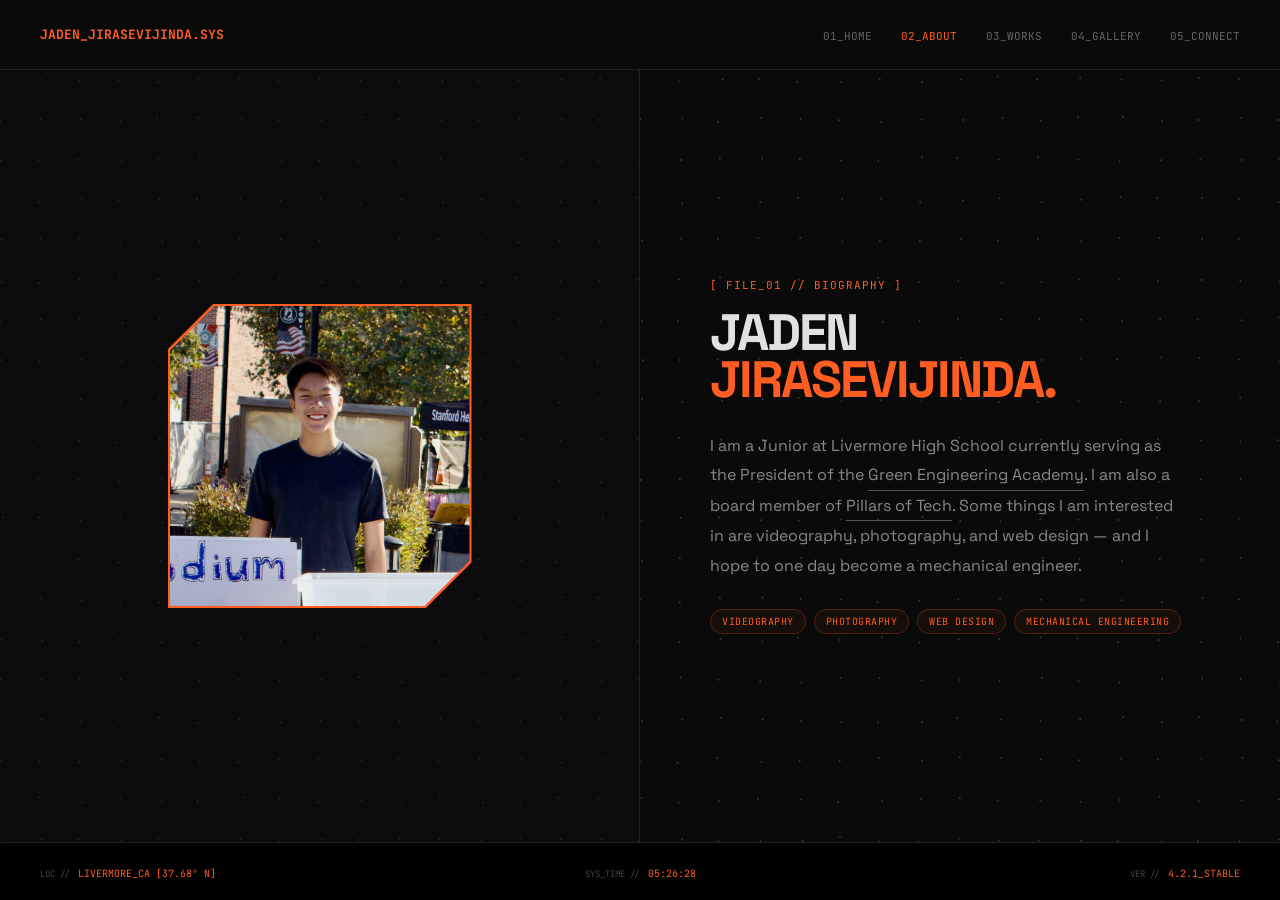
==== about.html @ 9d78eefe "Update about.html" ====
<!DOCTYPE html>
<html lang="en">
<head>
  <meta charset="UTF-8" />
  <meta name="viewport" content="width=device-width, initial-scale=1.0" />
  <title>ABOUT // JADEN J.</title>
  <link rel="stylesheet" href="styles.css" />
  <style>
    /* ── About-specific layout ── */
    body { overflow: hidden; }

    section {
      align-items: stretch;
      padding-top: 0;
      overflow: hidden;
    }

    .about-grid {
      display: grid;
      grid-template-columns: 1fr 1fr;
      width: 100%;
      height: 100%;
    }

    /* Photo side */
    .photo-side {
      display: flex;
      align-items: center;
      justify-content: center;
      border-right: 1px solid var(--border);
      background: rgba(13,13,15,0.4);
      padding-top: var(--nav-h);
    }

    .headshot-wrap {
      width: 300px;
      height: 300px;
      position: relative;
      clip-path: polygon(15% 0%, 100% 0%, 100% 85%, 85% 100%, 0% 100%, 0% 15%);
      background: #111;
      overflow: hidden;
    }

    .headshot-wrap img {
      width: 100%; height: 100%;
      object-fit: cover;
      display: block;
      transition: transform .4s ease, filter .4s ease;
      pointer-events: none;
      user-select: none;
    }
    .headshot-wrap:hover img {
      transform: scale(1.04);
      filter: contrast(1.1) brightness(1.05);
    }

    /* Accent border around clip shape — pseudo outline trick */
    .headshot-outer {
      padding: 2px;
      background: var(--accent);
      clip-path: polygon(15% 0%, 100% 0%, 100% 85%, 85% 100%, 0% 100%, 0% 15%);
    }

    /* Text side */
    .text-side {
      display: flex;
      flex-direction: column;
      justify-content: center;
      padding: calc(var(--nav-h) + 40px) 70px 40px;
    }

    .bio-eyebrow {
      font-family: 'JetBrains Mono';
      font-size: 11px;
      color: var(--accent);
      letter-spacing: 1px;
      margin-bottom: 18px;
    }

    .bio-title {
      font-size: clamp(2.2rem, 4vw, 3.6rem);
      font-weight: 800;
      text-transform: uppercase;
      line-height: .9;
      letter-spacing: -2px;
      margin-bottom: 28px;
    }

    .bio-body {
      color: #888;
      line-height: 1.85;
      font-size: 1rem;
      max-width: 480px;
    }

    /* Org trigger buttons */
    .org-link {
      color: #888;
      background: none;
      border: none;
      border-bottom: 1px solid transparent;
      font: inherit;
      cursor: pointer;
      padding: 0;
      transition: color .2s, border-color .2s;
    }
    .org-link:hover {
      color: var(--accent);
      border-bottom-color: rgba(255,93,34,0.4);
    }
    /* Always show underline on org links */
    .org-link { border-bottom-color: #555; }

    /* Org popup overlay */
    .org-popup-overlay {
      position: fixed; inset: 0;
      background: rgba(0,0,0,0.72);
      backdrop-filter: blur(8px);
      -webkit-backdrop-filter: blur(8px);
      z-index: 2000;
      display: flex; align-items: center; justify-content: center;
      opacity: 0; pointer-events: none;
      transition: opacity .2s;
    }
    .org-popup-overlay.open { opacity: 1; pointer-events: all; }
    .org-popup {
      background: #0f0f10;
      border: 1px solid rgba(255,93,34,0.25);
      border-radius: 16px;
      padding: 28px;
      max-width: 380px;
      width: calc(100% - 40px);
      position: relative;
      transform: translateY(14px);
      transition: transform .25s cubic-bezier(.32,.72,0,1);
    }
    .org-popup-overlay.open .org-popup { transform: translateY(0); }
    .org-popup-close {
      position: absolute; top: 14px; right: 14px;
      background: rgba(255,255,255,0.06);
      border: 1px solid var(--border);
      border-radius: 50%;
      width: 28px; height: 28px;
      font-size: 14px; cursor: pointer;
      color: var(--muted);
      display: flex; align-items: center; justify-content: center;
      transition: background .15s;
    }
    .org-popup-close:hover { background: rgba(255,255,255,0.1); color: #ccc; }
    .org-popup-tag {
      font-family: 'JetBrains Mono';
      font-size: 10px;
      color: var(--accent);
      letter-spacing: 1px;
      text-transform: uppercase;
      margin-bottom: 10px;
    }
    .org-popup-name {
      font-size: 1.3rem;
      font-weight: 800;
      text-transform: uppercase;
      letter-spacing: -0.5px;
      margin-bottom: 12px;
      color: var(--text);
    }
    .org-popup-desc {
      color: #888;
      font-size: 0.9rem;
      line-height: 1.75;
      margin-bottom: 20px;
    }
    .org-popup-btn {
      display: inline-flex;
      align-items: center;
      gap: 8px;
      font-family: 'JetBrains Mono';
      font-size: 11px;
      color: var(--accent);
      text-decoration: none;
      padding: 10px 14px;
      border: 1px solid rgba(255,93,34,0.3);
      border-radius: 10px;
      background: rgba(255,93,34,0.06);
      transition: background .2s, border-color .2s;
      letter-spacing: .3px;
    }
    .org-popup-btn:hover {
      background: rgba(255,93,34,0.12);
      border-color: rgba(255,93,34,0.5);
    }

    /* Interests tags */
    .interests {
      display: flex;
      flex-wrap: wrap;
      gap: 8px;
      margin-top: 28px;
    }
    .interest-tag {
      font-family: 'JetBrains Mono';
      font-size: 10px;
      padding: 5px 11px;
      border-radius: 999px;
      border: 1px solid rgba(255,93,34,0.25);
      color: var(--accent);
      background: rgba(255,93,34,0.05);
      letter-spacing: .5px;
      text-transform: uppercase;
    }

    @media (max-width: 900px) {
      body { overflow-y: auto; }
      section { overflow-y: auto; align-items: flex-start; }
      .about-grid { grid-template-columns: 1fr; }
      .photo-side { padding: calc(var(--nav-h) + 40px) 20px 30px; border-right: none; border-bottom: 1px solid var(--border); }
      .text-side { padding: 40px 24px 60px; }
    }
  </style>
</head>
<body onmousemove="
  document.documentElement.style.setProperty('--x', event.clientX + 'px');
  document.documentElement.style.setProperty('--y', event.clientY + 'px');
">
  <canvas id="dot-canvas"></canvas>
  <div class="spotlight"></div>
  <div class="crt-overlay"></div>

  <nav>
    <a class="nav-logo" href="index.html">JADEN_JIRASEVIJINDA.SYS</a>
    <div class="nav-links">
      <a href="index.html">01_HOME</a>
      <a href="about.html" class="active">02_ABOUT</a>
      <a href="projects.html">03_WORKS</a>
      <a href="photos.html">04_GALLERY</a>
      <a href="contact.html">05_CONNECT</a>
    </div>
  </nav>

  <section>
    <div class="about-grid">

      <div class="photo-side">
        <div class="headshot-outer">
          <div class="headshot-wrap">
            <img src="media/me.jpg" alt="Jaden Jirasevijinda" draggable="false" />
          </div>
        </div>
      </div>

      <div class="text-side">
        <p class="bio-eyebrow">[ FILE_01 // BIOGRAPHY ]</p>
        <h1 class="bio-title">
          JADEN <span class="accent">JIRASEVIJINDA.</span>
        </h1>
        <p class="bio-body">
          I am a Junior at Livermore High School currently serving as the President of the
          <button class="org-link" onclick="openPopup('gea')">Green Engineering Academy</button>.
          I am also a board member of
          <button class="org-link" onclick="openPopup('pot')">Pillars of Tech</button>.
          Some things I am interested in are videography, photography, and web design —
          and I hope to one day become a mechanical engineer.
        </p>

        <div class="interests">
          <span class="interest-tag">Videography</span>
          <span class="interest-tag">Photography</span>
          <span class="interest-tag">Web Design</span>
          <span class="interest-tag">Mechanical Engineering</span>
        </div>
      </div>

    </div>
  </section>

  <footer class="sys-footer">
    <div><span class="f-label">LOC //</span><span class="f-data">LIVERMORE_CA [37.68° N]</span></div>
    <div style="text-align:center;"><span class="f-label">SYS_TIME //</span><span id="clock" class="f-data">00:00:00</span></div>
    <div style="text-align:right;"><span class="f-label">VER //</span><span class="f-data">4.2.1_STABLE</span></div>
  </footer>


  <!-- Org popups -->
  <div class="org-popup-overlay" id="popup-overlay" onclick="closePopup(event)">
    <div class="org-popup" id="popup-box">
      <button class="org-popup-close" onclick="closePopup()">&times;</button>
      <p class="org-popup-tag" id="popup-tag"></p>
      <h2 class="org-popup-name" id="popup-name"></h2>
      <p class="org-popup-desc" id="popup-desc"></p>
      <a class="org-popup-btn" id="popup-link" href="#" target="_blank" rel="noopener">> visit_site() →</a>
    </div>
  </div>

  <script src="portfolio.js"></script>
  <script>
    const orgs = {
      gea: {
        tag: '[ ORG_01 // ACADEMY ]',
        name: 'Green Engineering Academy',
        desc: 'GEA is a California Partnership Academy at Livermore High School that blends academic coursework with career technical education. Using the Project Lead the Way curriculum, students are prepared for careers in engineering, architecture, and related fields. All courses are UC/CSU approved, with themes of green technology, sustainability, and environmental issues woven throughout.',
        url: 'https://livermorehigh.livermoreschools.org/academics/green-engineering-academy'
      },
      pot: {
        tag: '[ ORG_02 // NONPROFIT ]',
        name: 'Pillars of Tech',
        desc: 'Pillars of Tech is a group of passionate high school students dedicated to spreading STEM education and technology access to communities that need it the most.',
        url: 'https://www.pillarsoftech.org/'
      }
    };

    function openPopup(key) {
      const org = orgs[key];
      document.getElementById('popup-tag').textContent  = org.tag;
      document.getElementById('popup-name').textContent = org.name;
      document.getElementById('popup-desc').textContent = org.desc;
      document.getElementById('popup-link').href        = org.url;
      document.getElementById('popup-overlay').classList.add('open');
    }

    function closePopup(e) {
      if (e && e.target !== document.getElementById('popup-overlay')) return;
      document.getElementById('popup-overlay').classList.remove('open');
    }

    document.addEventListener('keydown', e => {
      if (e.key === 'Escape') document.getElementById('popup-overlay').classList.remove('open');
    });
  </script>
</body>
</html>
---- styles.css ----
@import url('https://fonts.googleapis.com/css2?family=Space+Grotesk:wght@300..700&family=JetBrains+Mono:wght@400;700&display=swap');

/* ── Tokens ─────────────────────────────────── */
:root {
  --bg:      #0a0a0b;
  --accent:  #ff5d22;
  --border:  #222224;
  --nav-h:   70px;
  --text:    #e1e1e3;
  --muted:   #666;
  --line:    rgba(255,255,255,0.07);
}

/* ── Reset ───────────────────────────────────── */
*, *::before, *::after { box-sizing: border-box; margin: 0; padding: 0; }
html, body { height: 100%; }

/* ── Base ────────────────────────────────────── */
body {
  background: var(--bg);
  color: var(--text);
  font-family: 'Space Grotesk', sans-serif;
  height: 100vh;
  overflow: hidden;
  display: flex;
  flex-direction: column;
}

/* ── Layering ────────────────────────────────── */
nav, section, main, footer { position: relative; z-index: 2; }

/* ── Drifting dots canvas ────────────────────── */
#dot-canvas {
  position: fixed; inset: 0;
  z-index: -2;
  pointer-events: none;
}

/* ── Mouse spotlight ─────────────────────────── */
.spotlight {
  position: fixed; inset: 0;
  background: radial-gradient(600px circle at var(--x) var(--y), rgba(255,93,34,0.07), transparent 40%);
  z-index: -1;
  pointer-events: none;
}

/* ── CRT scanline overlay ────────────────────── */
.crt-overlay {
  position: fixed; inset: 0;
  pointer-events: none;
  background: repeating-linear-gradient(
    to bottom,
    rgba(255,255,255,0.02),
    rgba(255,255,255,0.02) 1px,
    transparent 1px,
    transparent 5px
  );
  opacity: .12;
  z-index: 999;
}

/* ── Navigation ──────────────────────────────── */
nav {
  position: fixed; top: 0; left: 0; right: 0;
  height: var(--nav-h);
  background: rgba(10,10,11,0.9);
  backdrop-filter: blur(12px);
  border-bottom: 1px solid var(--border);
  display: flex; align-items: center; justify-content: space-between;
  padding: 0 40px;
  z-index: 1000;
}
.nav-logo {
  font-family: 'JetBrains Mono';
  font-weight: 700;
  font-size: 13px;
  color: var(--accent);
  text-decoration: none;
}
.nav-links a {
  font-family: 'JetBrains Mono';
  color: var(--muted);
  text-decoration: none;
  font-size: 11px;
  margin-left: 25px;
  transition: color .3s;
}
.nav-links a:hover,
.nav-links a.active { color: var(--accent); }

/* ── Footer ──────────────────────────────────── */
.sys-footer {
  display: grid;
  grid-template-columns: 1fr 1fr 1fr;
  padding: 18px 40px;
  border-top: 1px solid var(--border);
  font-family: 'JetBrains Mono';
  background: #000;
  flex-shrink: 0;
}
.f-label { color: #444; font-size: 9px; }
.f-data  { color: var(--accent); font-size: 10px; margin-left: 8px; }

/* ── Page section wrapper ────────────────────── */
section, main {
  flex: 1;
  min-height: 0;
  padding-top: var(--nav-h);
  overflow-y: auto;
  display: flex;
  align-items: center;
}

/* ── Typography helpers ──────────────────────── */
.accent { color: var(--accent); }
.ghost  { color: #555; }
.muted  { color: var(--muted); }

.page-title {
  font-size: clamp(2.8rem, 8vw, 6rem);
  font-weight: 800;
  text-transform: uppercase;
  line-height: .85;
  letter-spacing: -2px;
}
.page-sub {
  margin-top: 18px;
  color: #a9a9ad;
  font-size: 15px;
  line-height: 1.6;
}
.sep { color: #444; padding: 0 6px; }

/* ── Subtle link (inline, no underline until hover) ── */
.subtle-link {
  color: inherit;
  text-decoration: none;
  border-bottom: 1px solid transparent;
  transition: border-color .2s, color .2s;
}
.subtle-link:hover {
  color: var(--text);
  border-bottom-color: #555;
}

/* ── Panel / card ────────────────────────────── */
.panel {
  border: 1px solid var(--border);
  border-radius: 14px;
  background: rgba(0,0,0,0.55);
  backdrop-filter: blur(10px);
  overflow: hidden;
}
.panel-head {
  display: flex;
  justify-content: space-between;
  align-items: center;
  padding: 14px 14px 12px;
  border-bottom: 1px solid rgba(255,255,255,0.06);
}
.panel-title {
  font-family: 'JetBrains Mono';
  font-size: 11px;
  color: #999;
}
.panel-chip {
  font-family: 'JetBrains Mono';
  font-size: 10px;
  color: var(--accent);
  border: 1px solid rgba(255,93,34,0.3);
  padding: 4px 8px;
  border-radius: 999px;
  background: rgba(255,93,34,0.06);
}

/* ── CTA cards (homepage) ────────────────────── */
.cta-grid {
  margin-top: 36px;
  display: grid;
  grid-template-columns: repeat(4, 1fr);
  gap: 14px;
}
.cta-card {
  text-decoration: none;
  border-radius: 14px;
  padding: 22px 20px;
  border: 1px solid var(--border);
  background: rgba(255,255,255,0.02);
  display: flex;
  flex-direction: column;
  gap: 10px;
  transition: all .25s ease;
  position: relative;
  overflow: hidden;
}
.cta-card::before {
  content: '';
  position: absolute; inset: 0;
  background: linear-gradient(135deg, rgba(255,93,34,0.07) 0%, transparent 60%);
  opacity: 0;
  transition: opacity .25s;
}
.cta-card:hover::before { opacity: 1; }
.cta-card:hover {
  border-color: rgba(255,93,34,0.35);
  transform: translateY(-3px);
  box-shadow: 0 12px 40px rgba(255,93,34,0.08);
}
.cta-card.primary {
  border-color: rgba(255,93,34,0.3);
  background: rgba(255,93,34,0.05);
}
.cta-card.primary:hover {
  border-color: rgba(255,93,34,0.55);
  background: rgba(255,93,34,0.09);
  box-shadow: 0 12px 40px rgba(255,93,34,0.15);
}
.cta-tag {
  font-family: 'JetBrains Mono';
  font-size: 10px;
  color: #555;
  text-transform: uppercase;
  letter-spacing: 1px;
}
.cta-card.primary .cta-tag { color: rgba(255,93,34,0.6); }
.cta-label {
  font-size: 18px;
  font-weight: 700;
  color: var(--text);
  letter-spacing: -0.3px;
}
.cta-card.primary .cta-label { color: var(--accent); }
.cta-arrow {
  font-family: 'JetBrains Mono';
  font-size: 18px;
  color: #333;
  margin-top: auto;
  padding-top: 10px;
  transition: color .25s, transform .25s;
}
.cta-card.primary .cta-arrow { color: rgba(255,93,34,0.4); }
.cta-card:hover .cta-arrow {
  color: var(--accent);
  transform: translateX(4px);
}

/* ── Divider ─────────────────────────────────── */
.divider { height: 1px; background: rgba(255,255,255,0.06); }

/* ── Chip / badge ────────────────────────────── */
.chip {
  font-family: 'JetBrains Mono';
  font-size: 10px;
  padding: 4px 10px;
  border-radius: 999px;
  border: 1px solid rgba(255,93,34,0.25);
  color: var(--accent);
  background: rgba(255,93,34,0.06);
  display: inline-block;
}

/* ── Buttons ─────────────────────────────────── */
.btn {
  font-family: 'JetBrains Mono';
  font-size: 12px;
  text-decoration: none;
  color: var(--accent);
  padding: 10px 14px;
  border: 1px solid rgba(255,93,34,0.25);
  border-radius: 10px;
  background: rgba(255,93,34,0.05);
  transition: .25s;
  display: inline-flex;
  align-items: center;
  gap: 8px;
  cursor: pointer;
}
.btn:hover {
  transform: translateY(-1px);
  border-color: rgba(255,93,34,0.45);
  background: rgba(255,93,34,0.09);
}
.btn.secondary {
  color: #777;
  border-color: rgba(255,255,255,0.08);
  background: rgba(255,255,255,0.03);
}
.btn.secondary:hover {
  color: #bbb;
  border-color: rgba(255,255,255,0.14);
  background: rgba(255,255,255,0.05);
}

/* ── Responsive ──────────────────────────────── */
@media (max-width: 980px) {
  nav { padding: 0 20px; }
  section, main { align-items: flex-start; }
  .cta-grid { grid-template-columns: 1fr; }
  .sys-footer {
    padding: 16px 20px;
    grid-template-columns: 1fr;
    gap: 6px;
  }
  .sys-footer > div { text-align: left !important; }
}
@media (max-width: 680px) {
  .cta-grid { grid-template-columns: 1fr 1fr; }
}
@media (max-height: 780px) {
  .page-title { font-size: clamp(2rem, 6vw, 4rem); }
  .page-sub { font-size: 14px; }
  .cta-grid { margin-top: 24px; }
}
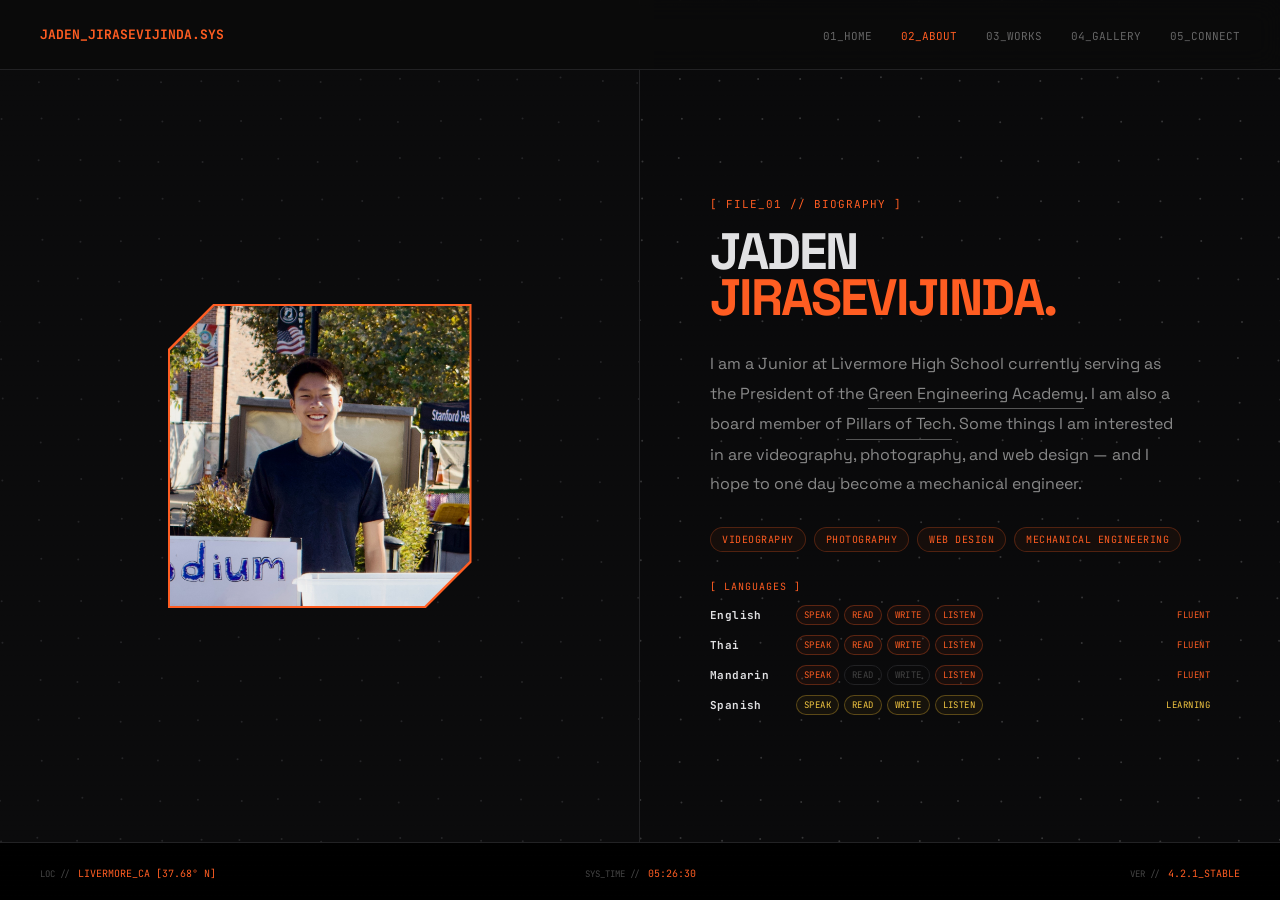
==== commit d6e2d2bf: "Update about.html" ====
--- a/about.html
+++ b/about.html
@@ -215,6 +215,64 @@
       .photo-side { padding: calc(var(--nav-h) + 40px) 20px 30px; border-right: none; border-bottom: 1px solid var(--border); }
       .text-side { padding: 40px 24px 60px; }
     }
+
+    /* Languages */
+    .lang-section { margin-top: 28px; }
+    .lang-label {
+      font-family: 'JetBrains Mono';
+      font-size: 10px;
+      color: var(--accent);
+      letter-spacing: 1px;
+      text-transform: uppercase;
+      margin-bottom: 12px;
+    }
+    .lang-grid { display: grid; gap: 10px; }
+    .lang-row {
+      display: flex;
+      align-items: center;
+      gap: 14px;
+    }
+    .lang-name {
+      font-family: 'JetBrains Mono';
+      font-size: 11px;
+      color: var(--text);
+      font-weight: 700;
+      min-width: 72px;
+      letter-spacing: .4px;
+    }
+    .lang-skills {
+      display: flex;
+      gap: 5px;
+    }
+    .lang-skill {
+      font-family: 'JetBrains Mono';
+      font-size: 9px;
+      padding: 3px 7px;
+      border-radius: 999px;
+      border: 1px solid var(--border);
+      color: #444;
+      text-transform: uppercase;
+      letter-spacing: .4px;
+    }
+    .lang-skill.active {
+      border-color: rgba(255,93,34,0.3);
+      color: var(--accent);
+      background: rgba(255,93,34,0.06);
+    }
+    .lang-skill.learning {
+      border-color: rgba(255,200,50,0.3);
+      color: #f5c842;
+      background: rgba(255,200,50,0.05);
+    }
+    .lang-level {
+      font-family: 'JetBrains Mono';
+      font-size: 9px;
+      letter-spacing: .5px;
+      text-transform: uppercase;
+      margin-left: auto;
+    }
+    .lang-level.fluent  { color: var(--accent); }
+    .lang-level.learning { color: #f5c842; }
   </style>
 </head>
 <body onmousemove="
@@ -266,6 +324,52 @@
           <span class="interest-tag">Photography</span>
           <span class="interest-tag">Web Design</span>
           <span class="interest-tag">Mechanical Engineering</span>
+        </div>
+
+        <div class="lang-section">
+          <p class="lang-label">[ LANGUAGES ]</p>
+          <div class="lang-grid">
+            <div class="lang-row">
+              <div class="lang-name">English</div>
+              <div class="lang-skills">
+                <span class="lang-skill active" title="Speak">speak</span>
+                <span class="lang-skill active" title="Read">read</span>
+                <span class="lang-skill active" title="Write">write</span>
+                <span class="lang-skill active" title="Listen">listen</span>
+              </div>
+              <div class="lang-level fluent">Fluent</div>
+            </div>
+            <div class="lang-row">
+              <div class="lang-name">Thai</div>
+              <div class="lang-skills">
+                <span class="lang-skill active" title="Speak">speak</span>
+                <span class="lang-skill active" title="Read">read</span>
+                <span class="lang-skill active" title="Write">write</span>
+                <span class="lang-skill active" title="Listen">listen</span>
+              </div>
+              <div class="lang-level fluent">Fluent</div>
+            </div>
+            <div class="lang-row">
+              <div class="lang-name">Mandarin</div>
+              <div class="lang-skills">
+                <span class="lang-skill active" title="Speak">speak</span>
+                <span class="lang-skill" title="Read">read</span>
+                <span class="lang-skill" title="Write">write</span>
+                <span class="lang-skill active" title="Listen">listen</span>
+              </div>
+              <div class="lang-level fluent">Fluent</div>
+            </div>
+            <div class="lang-row">
+              <div class="lang-name">Spanish</div>
+              <div class="lang-skills">
+                <span class="lang-skill learning" title="Speak">speak</span>
+                <span class="lang-skill learning" title="Read">read</span>
+                <span class="lang-skill learning" title="Write">write</span>
+                <span class="lang-skill learning" title="Listen">listen</span>
+              </div>
+              <div class="lang-level learning">Learning</div>
+            </div>
+          </div>
         </div>
       </div>
 
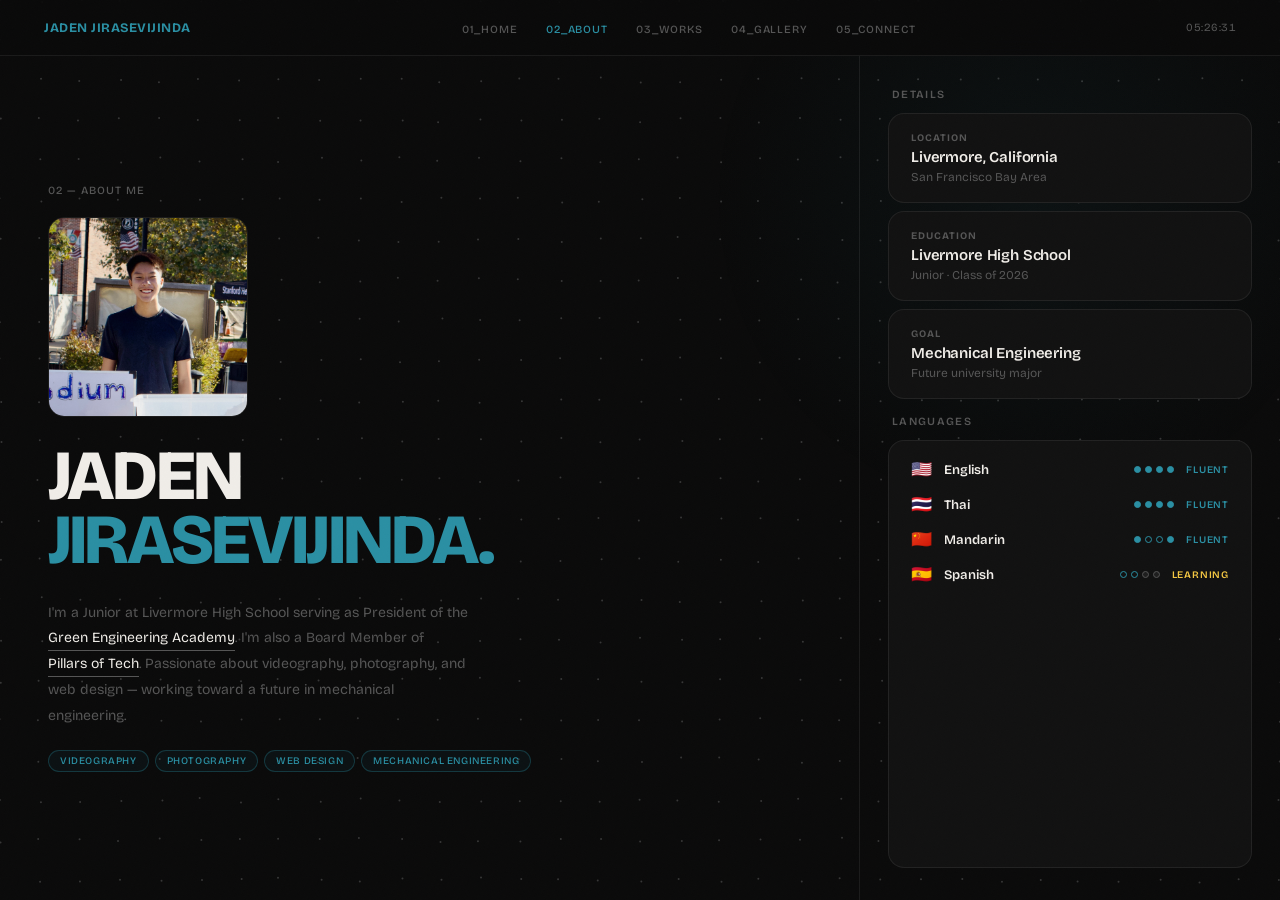
==== commit 137f8752: "Update about.html" ====
--- a/about.html
+++ b/about.html
@@ -1,396 +1,277 @@
 <!DOCTYPE html>
 <html lang="en">
 <head>
-  <meta charset="UTF-8" />
-  <meta name="viewport" content="width=device-width, initial-scale=1.0" />
-  <title>ABOUT // JADEN J.</title>
-  <link rel="stylesheet" href="styles.css" />
+  <meta charset="UTF-8"/>
+  <meta name="viewport" content="width=device-width, initial-scale=1.0"/>
+  <title>About — Jaden Jirasevijinda</title>
+  <link href="https://fonts.googleapis.com/css2?family=Bricolage+Grotesque:wght@300;400;500;600;700;800&family=Instrument+Serif:ital@1&display=swap" rel="stylesheet">
+  <link rel="stylesheet" href="styles.css">
   <style>
-    /* ── About-specific layout ── */
-    body { overflow: hidden; }
-
-    section {
-      align-items: stretch;
-      padding-top: 0;
-      overflow: hidden;
-    }
-
-    .about-grid {
+    html, body { overflow: hidden; }
+
+    .page-shell {
+      height: 100vh; width: 100vw;
       display: grid;
-      grid-template-columns: 1fr 1fr;
-      width: 100%;
-      height: 100%;
-    }
-
-    /* Photo side */
-    .photo-side {
-      display: flex;
-      align-items: center;
+      grid-template-columns: 1fr 420px;
+      padding-top: var(--nav-h);
+      position: relative; z-index: 1;
+    }
+
+    .about-left {
+      display: flex; flex-direction: column;
       justify-content: center;
-      border-right: 1px solid var(--border);
-      background: rgba(13,13,15,0.4);
-      padding-top: var(--nav-h);
-    }
-
-    .headshot-wrap {
-      width: 300px;
-      height: 300px;
-      position: relative;
-      clip-path: polygon(15% 0%, 100% 0%, 100% 85%, 85% 100%, 0% 100%, 0% 15%);
-      background: #111;
-      overflow: hidden;
-    }
-
-    .headshot-wrap img {
+      padding: 52px 60px 52px 48px;
+      border-right: 1px solid var(--line);
+      position: relative; overflow: hidden;
+      animation: up .5s .05s ease both;
+    }
+
+    .page-eyebrow {
+      font-size: 11px; font-weight: 500;
+      color: var(--sub); letter-spacing: .1em;
+      text-transform: uppercase; margin-bottom: 20px;
+    }
+    .page-heading {
+      font-size: clamp(2.8rem, 5.5vw, 5.5rem);
+      font-weight: 800; letter-spacing: -.04em;
+      line-height: .9; text-transform: uppercase;
+      margin-bottom: 28px;
+    }
+    .page-heading .ac { color: var(--accent); }
+
+    .about-photo-wrap {
+      width: 200px; height: 200px;
+      border-radius: 16px; overflow: hidden;
+      border: 1px solid var(--line); margin-bottom: 28px;
+    }
+    .about-photo-wrap img {
       width: 100%; height: 100%;
-      object-fit: cover;
-      display: block;
-      transition: transform .4s ease, filter .4s ease;
-      pointer-events: none;
-      user-select: none;
-    }
-    .headshot-wrap:hover img {
-      transform: scale(1.04);
-      filter: contrast(1.1) brightness(1.05);
-    }
-
-    /* Accent border around clip shape — pseudo outline trick */
-    .headshot-outer {
-      padding: 2px;
-      background: var(--accent);
-      clip-path: polygon(15% 0%, 100% 0%, 100% 85%, 85% 100%, 0% 100%, 0% 15%);
-    }
-
-    /* Text side */
-    .text-side {
-      display: flex;
-      flex-direction: column;
-      justify-content: center;
-      padding: calc(var(--nav-h) + 40px) 70px 40px;
-    }
-
-    .bio-eyebrow {
-      font-family: 'JetBrains Mono';
-      font-size: 11px;
-      color: var(--accent);
-      letter-spacing: 1px;
-      margin-bottom: 18px;
-    }
-
-    .bio-title {
-      font-size: clamp(2.2rem, 4vw, 3.6rem);
-      font-weight: 800;
-      text-transform: uppercase;
-      line-height: .9;
-      letter-spacing: -2px;
-      margin-bottom: 28px;
-    }
-
-    .bio-body {
-      color: #888;
-      line-height: 1.85;
-      font-size: 1rem;
-      max-width: 480px;
-    }
-
-    /* Org trigger buttons */
+      object-fit: cover; display: block;
+      transition: transform .4s ease;
+    }
+    .about-photo-wrap:hover img { transform: scale(1.04); }
+
+    .about-bio {
+      font-size: 14px; color: var(--sub);
+      line-height: 1.8; max-width: 420px;
+    }
+    .about-bio button {
+      background: none; border: none;
+      border-bottom: 1px solid var(--sub);
+      color: var(--text); font: inherit;
+      cursor: pointer; padding: 0;
+      transition: color .2s, border-color .2s;
+    }
+    .about-bio button:hover { color: var(--accent); border-color: var(--accent); }
+
+    .interest-tags {
+      display: flex; flex-wrap: wrap; gap: 6px; margin-top: 22px;
+    }
+    .interest-tag {
+      font-size: 10px; font-weight: 500;
+      padding: 4px 11px; border-radius: 999px;
+      border: 1px solid rgba(42,143,163,.3);
+      color: var(--accent); background: rgba(42,143,163,.06);
+      letter-spacing: .06em; text-transform: uppercase;
+    }
+
+    .about-right {
+      display: flex; flex-direction: column;
+      padding: 32px 28px; gap: 8px;
+      animation: up .5s .15s ease both;
+      overflow-y: auto;
+    }
+    .right-label {
+      font-size: 11px; font-weight: 600;
+      color: var(--sub); letter-spacing: .12em;
+      text-transform: uppercase; margin-bottom: 4px; padding: 0 4px;
+    }
+
+    .info-card {
+      background: var(--s1); border: 1px solid var(--line);
+      border-radius: 16px; padding: 18px 22px;
+      display: flex; flex-direction: column; gap: 4px;
+    }
+    .info-card-label {
+      font-size: 10px; font-weight: 700;
+      color: var(--sub); letter-spacing: .1em; text-transform: uppercase;
+    }
+    .info-card-value { font-size: 15px; font-weight: 600; letter-spacing: -.01em; }
+    .info-card-sub   { font-size: 12px; color: var(--sub); }
+
+    .lang-card {
+      background: var(--s1); border: 1px solid var(--line);
+      border-radius: 16px; padding: 18px 22px;
+      display: flex; flex-direction: column; gap: 14px; flex: 1;
+    }
+    .lang-row { display: flex; align-items: center; gap: 12px; }
+    .lang-flag { font-size: 17px; flex-shrink: 0; }
+    .lang-name { font-size: 13px; font-weight: 600; flex: 1; }
+    .lang-pips { display: flex; gap: 4px; }
+    .pip {
+      width: 7px; height: 7px; border-radius: 50%;
+      background: var(--faint); border: 1px solid var(--sub);
+    }
+    .pip.on      { background: var(--accent); border-color: var(--accent); }
+    .pip.partial { background: transparent; border-color: var(--accent); }
+    .lang-level {
+      font-size: 10px; font-weight: 600;
+      letter-spacing: .08em; text-transform: uppercase;
+    }
+    .lang-level.fluent   { color: var(--accent); }
+    .lang-level.progress { color: #f5c842; }
+
+    /* Org modal */
+    .org-overlay {
+      position: fixed; inset: 0;
+      background: rgba(0,0,0,.6);
+      backdrop-filter: blur(8px); -webkit-backdrop-filter: blur(8px);
+      z-index: 2000; display: flex; align-items: center; justify-content: center;
+      opacity: 0; pointer-events: none; transition: opacity .2s; padding: 20px;
+    }
+    .org-overlay.open { opacity: 1; pointer-events: all; }
+    .org-modal {
+      background: #161616; border: 1px solid rgba(42,143,163,.25);
+      border-radius: 18px; padding: 32px; width: 100%; max-width: 380px;
+      position: relative; transform: translateY(12px);
+      transition: transform .25s cubic-bezier(.32,.72,0,1);
+    }
+    .org-overlay.open .org-modal { transform: translateY(0); }
+    .org-close {
+      position: absolute; top: 14px; right: 16px;
+      background: none; border: none; cursor: pointer;
+      font-size: 18px; color: var(--sub); font-family: inherit;
+      transition: color .2s;
+    }
+    .org-close:hover { color: var(--text); }
+    .org-tag  { font-size: 11px; font-weight: 600; color: var(--accent); letter-spacing: .08em; text-transform: uppercase; margin-bottom: 8px; }
+    .org-name { font-size: 20px; font-weight: 700; letter-spacing: -.02em; margin-bottom: 12px; }
+    .org-desc { font-size: 13px; color: var(--sub); line-height: 1.75; margin-bottom: 20px; }
     .org-link {
-      color: #888;
-      background: none;
-      border: none;
-      border-bottom: 1px solid transparent;
-      font: inherit;
-      cursor: pointer;
-      padding: 0;
-      transition: color .2s, border-color .2s;
-    }
-    .org-link:hover {
-      color: var(--accent);
-      border-bottom-color: rgba(255,93,34,0.4);
-    }
-    /* Always show underline on org links */
-    .org-link { border-bottom-color: #555; }
-
-    /* Org popup overlay */
-    .org-popup-overlay {
-      position: fixed; inset: 0;
-      background: rgba(0,0,0,0.72);
-      backdrop-filter: blur(8px);
-      -webkit-backdrop-filter: blur(8px);
-      z-index: 2000;
-      display: flex; align-items: center; justify-content: center;
-      opacity: 0; pointer-events: none;
-      transition: opacity .2s;
-    }
-    .org-popup-overlay.open { opacity: 1; pointer-events: all; }
-    .org-popup {
-      background: #0f0f10;
-      border: 1px solid rgba(255,93,34,0.25);
-      border-radius: 16px;
-      padding: 28px;
-      max-width: 380px;
-      width: calc(100% - 40px);
-      position: relative;
-      transform: translateY(14px);
-      transition: transform .25s cubic-bezier(.32,.72,0,1);
-    }
-    .org-popup-overlay.open .org-popup { transform: translateY(0); }
-    .org-popup-close {
-      position: absolute; top: 14px; right: 14px;
-      background: rgba(255,255,255,0.06);
-      border: 1px solid var(--border);
-      border-radius: 50%;
-      width: 28px; height: 28px;
-      font-size: 14px; cursor: pointer;
-      color: var(--muted);
-      display: flex; align-items: center; justify-content: center;
-      transition: background .15s;
-    }
-    .org-popup-close:hover { background: rgba(255,255,255,0.1); color: #ccc; }
-    .org-popup-tag {
-      font-family: 'JetBrains Mono';
-      font-size: 10px;
-      color: var(--accent);
-      letter-spacing: 1px;
-      text-transform: uppercase;
-      margin-bottom: 10px;
-    }
-    .org-popup-name {
-      font-size: 1.3rem;
-      font-weight: 800;
-      text-transform: uppercase;
-      letter-spacing: -0.5px;
-      margin-bottom: 12px;
-      color: var(--text);
-    }
-    .org-popup-desc {
-      color: #888;
-      font-size: 0.9rem;
-      line-height: 1.75;
-      margin-bottom: 20px;
-    }
-    .org-popup-btn {
-      display: inline-flex;
-      align-items: center;
-      gap: 8px;
-      font-family: 'JetBrains Mono';
-      font-size: 11px;
-      color: var(--accent);
-      text-decoration: none;
-      padding: 10px 14px;
-      border: 1px solid rgba(255,93,34,0.3);
-      border-radius: 10px;
-      background: rgba(255,93,34,0.06);
+      display: inline-flex; align-items: center; gap: 8px;
+      font-size: 12px; color: var(--accent); text-decoration: none;
+      padding: 10px 16px; border: 1px solid rgba(42,143,163,.3);
+      border-radius: 10px; background: rgba(42,143,163,.06);
       transition: background .2s, border-color .2s;
-      letter-spacing: .3px;
-    }
-    .org-popup-btn:hover {
-      background: rgba(255,93,34,0.12);
-      border-color: rgba(255,93,34,0.5);
-    }
-
-    /* Interests tags */
-    .interests {
-      display: flex;
-      flex-wrap: wrap;
-      gap: 8px;
-      margin-top: 28px;
-    }
-    .interest-tag {
-      font-family: 'JetBrains Mono';
-      font-size: 10px;
-      padding: 5px 11px;
-      border-radius: 999px;
-      border: 1px solid rgba(255,93,34,0.25);
-      color: var(--accent);
-      background: rgba(255,93,34,0.05);
-      letter-spacing: .5px;
-      text-transform: uppercase;
-    }
-
-    @media (max-width: 900px) {
-      body { overflow-y: auto; }
-      section { overflow-y: auto; align-items: flex-start; }
-      .about-grid { grid-template-columns: 1fr; }
-      .photo-side { padding: calc(var(--nav-h) + 40px) 20px 30px; border-right: none; border-bottom: 1px solid var(--border); }
-      .text-side { padding: 40px 24px 60px; }
-    }
-
-    /* Languages */
-    .lang-section { margin-top: 28px; }
-    .lang-label {
-      font-family: 'JetBrains Mono';
-      font-size: 10px;
-      color: var(--accent);
-      letter-spacing: 1px;
-      text-transform: uppercase;
-      margin-bottom: 12px;
-    }
-    .lang-grid { display: grid; gap: 10px; }
-    .lang-row {
-      display: flex;
-      align-items: center;
-      gap: 14px;
-    }
-    .lang-name {
-      font-family: 'JetBrains Mono';
-      font-size: 11px;
-      color: var(--text);
-      font-weight: 700;
-      min-width: 72px;
-      letter-spacing: .4px;
-    }
-    .lang-skills {
-      display: flex;
-      gap: 5px;
-    }
-    .lang-skill {
-      font-family: 'JetBrains Mono';
-      font-size: 9px;
-      padding: 3px 7px;
-      border-radius: 999px;
-      border: 1px solid var(--border);
-      color: #444;
-      text-transform: uppercase;
-      letter-spacing: .4px;
-    }
-    .lang-skill.active {
-      border-color: rgba(255,93,34,0.3);
-      color: var(--accent);
-      background: rgba(255,93,34,0.06);
-    }
-    .lang-skill.learning {
-      border-color: rgba(255,200,50,0.3);
-      color: #f5c842;
-      background: rgba(255,200,50,0.05);
-    }
-    .lang-level {
-      font-family: 'JetBrains Mono';
-      font-size: 9px;
-      letter-spacing: .5px;
-      text-transform: uppercase;
-      margin-left: auto;
-    }
-    .lang-level.fluent  { color: var(--accent); }
-    .lang-level.learning { color: #f5c842; }
+    }
+    .org-link:hover { background: rgba(42,143,163,.14); border-color: rgba(42,143,163,.5); }
+
+    @media (max-width: 960px) {
+      html, body { overflow: auto; }
+      .page-shell { grid-template-columns: 1fr; height: auto; }
+      .about-left { border-right: none; border-bottom: 1px solid var(--line); padding: 36px 24px; }
+      .about-right { padding: 20px; }
+    }
   </style>
 </head>
-<body onmousemove="
-  document.documentElement.style.setProperty('--x', event.clientX + 'px');
-  document.documentElement.style.setProperty('--y', event.clientY + 'px');
-">
+<body>
   <canvas id="dot-canvas"></canvas>
-  <div class="spotlight"></div>
-  <div class="crt-overlay"></div>
+  <div class="glow"></div>
 
   <nav>
-    <a class="nav-logo" href="index.html">JADEN_JIRASEVIJINDA.SYS</a>
-    <div class="nav-links">
-      <a href="index.html">01_HOME</a>
-      <a href="about.html" class="active">02_ABOUT</a>
-      <a href="projects.html">03_WORKS</a>
-      <a href="photos.html">04_GALLERY</a>
-      <a href="contact.html">05_CONNECT</a>
+    <a class="nav-logo" href="index.html">JADEN JIRASEVIJINDA</a>
+    <ul class="nav-links">
+      <li><a href="index.html">01_HOME</a></li>
+      <li><a href="about.html" class="active">02_ABOUT</a></li>
+      <li><a href="projects.html">03_WORKS</a></li>
+      <li><a href="photos.html">04_GALLERY</a></li>
+      <li><a href="contact.html">05_CONNECT</a></li>
+    </ul>
+    <div class="nav-right">
+      <div class="nav-time" id="clock">00:00:00</div>
     </div>
   </nav>
 
-  <section>
-    <div class="about-grid">
-
-      <div class="photo-side">
-        <div class="headshot-outer">
-          <div class="headshot-wrap">
-            <img src="media/me.jpg" alt="Jaden Jirasevijinda" draggable="false" />
+  <div class="page-shell">
+    <div class="about-left">
+      <div class="page-eyebrow">02 — About Me</div>
+      <div class="about-photo-wrap">
+        <img src="media/me.jpg" alt="Jaden Jirasevijinda"/>
+      </div>
+      <h1 class="page-heading">JADEN<br><span class="ac">JIRASEVIJINDA.</span></h1>
+      <p class="about-bio">
+        I'm a Junior at Livermore High School serving as President of the
+        <button onclick="openOrg('gea')">Green Engineering Academy</button>.
+        I'm also a Board Member of
+        <button onclick="openOrg('pot')">Pillars of Tech</button>.
+        Passionate about videography, photography, and web design —
+        working toward a future in mechanical engineering.
+      </p>
+      <div class="interest-tags">
+        <span class="interest-tag">Videography</span>
+        <span class="interest-tag">Photography</span>
+        <span class="interest-tag">Web Design</span>
+        <span class="interest-tag">Mechanical Engineering</span>
+      </div>
+    </div>
+
+    <div class="about-right">
+      <div class="right-label">Details</div>
+      <div class="info-card">
+        <div class="info-card-label">Location</div>
+        <div class="info-card-value">Livermore, California</div>
+        <div class="info-card-sub">San Francisco Bay Area</div>
+      </div>
+      <div class="info-card">
+        <div class="info-card-label">Education</div>
+        <div class="info-card-value">Livermore High School</div>
+        <div class="info-card-sub">Junior · Class of 2026</div>
+      </div>
+      <div class="info-card">
+        <div class="info-card-label">Goal</div>
+        <div class="info-card-value">Mechanical Engineering</div>
+        <div class="info-card-sub">Future university major</div>
+      </div>
+
+      <div class="right-label" style="margin-top:8px;">Languages</div>
+      <div class="lang-card">
+        <div class="lang-row">
+          <span class="lang-flag">🇺🇸</span>
+          <span class="lang-name">English</span>
+          <div class="lang-pips">
+            <div class="pip on"></div><div class="pip on"></div>
+            <div class="pip on"></div><div class="pip on"></div>
           </div>
+          <span class="lang-level fluent">Fluent</span>
         </div>
-      </div>
-
-      <div class="text-side">
-        <p class="bio-eyebrow">[ FILE_01 // BIOGRAPHY ]</p>
-        <h1 class="bio-title">
-          JADEN <span class="accent">JIRASEVIJINDA.</span>
-        </h1>
-        <p class="bio-body">
-          I am a Junior at Livermore High School currently serving as the President of the
-          <button class="org-link" onclick="openPopup('gea')">Green Engineering Academy</button>.
-          I am also a board member of
-          <button class="org-link" onclick="openPopup('pot')">Pillars of Tech</button>.
-          Some things I am interested in are videography, photography, and web design —
-          and I hope to one day become a mechanical engineer.
-        </p>
-
-        <div class="interests">
-          <span class="interest-tag">Videography</span>
-          <span class="interest-tag">Photography</span>
-          <span class="interest-tag">Web Design</span>
-          <span class="interest-tag">Mechanical Engineering</span>
+        <div class="lang-row">
+          <span class="lang-flag">🇹🇭</span>
+          <span class="lang-name">Thai</span>
+          <div class="lang-pips">
+            <div class="pip on"></div><div class="pip on"></div>
+            <div class="pip on"></div><div class="pip on"></div>
+          </div>
+          <span class="lang-level fluent">Fluent</span>
         </div>
-
-        <div class="lang-section">
-          <p class="lang-label">[ LANGUAGES ]</p>
-          <div class="lang-grid">
-            <div class="lang-row">
-              <div class="lang-name">English</div>
-              <div class="lang-skills">
-                <span class="lang-skill active" title="Speak">speak</span>
-                <span class="lang-skill active" title="Read">read</span>
-                <span class="lang-skill active" title="Write">write</span>
-                <span class="lang-skill active" title="Listen">listen</span>
-              </div>
-              <div class="lang-level fluent">Fluent</div>
-            </div>
-            <div class="lang-row">
-              <div class="lang-name">Thai</div>
-              <div class="lang-skills">
-                <span class="lang-skill active" title="Speak">speak</span>
-                <span class="lang-skill active" title="Read">read</span>
-                <span class="lang-skill active" title="Write">write</span>
-                <span class="lang-skill active" title="Listen">listen</span>
-              </div>
-              <div class="lang-level fluent">Fluent</div>
-            </div>
-            <div class="lang-row">
-              <div class="lang-name">Mandarin</div>
-              <div class="lang-skills">
-                <span class="lang-skill active" title="Speak">speak</span>
-                <span class="lang-skill" title="Read">read</span>
-                <span class="lang-skill" title="Write">write</span>
-                <span class="lang-skill active" title="Listen">listen</span>
-              </div>
-              <div class="lang-level fluent">Fluent</div>
-            </div>
-            <div class="lang-row">
-              <div class="lang-name">Spanish</div>
-              <div class="lang-skills">
-                <span class="lang-skill learning" title="Speak">speak</span>
-                <span class="lang-skill learning" title="Read">read</span>
-                <span class="lang-skill learning" title="Write">write</span>
-                <span class="lang-skill learning" title="Listen">listen</span>
-              </div>
-              <div class="lang-level learning">Learning</div>
-            </div>
+        <div class="lang-row">
+          <span class="lang-flag">🇨🇳</span>
+          <span class="lang-name">Mandarin</span>
+          <div class="lang-pips">
+            <div class="pip on"></div><div class="pip partial"></div>
+            <div class="pip partial"></div><div class="pip on"></div>
           </div>
+          <span class="lang-level fluent">Fluent</span>
         </div>
-      </div>
-
+        <div class="lang-row">
+          <span class="lang-flag">🇪🇸</span>
+          <span class="lang-name">Spanish</span>
+          <div class="lang-pips">
+            <div class="pip partial"></div><div class="pip partial"></div>
+            <div class="pip"></div><div class="pip"></div>
+          </div>
+          <span class="lang-level progress">Learning</span>
+        </div>
+      </div>
     </div>
-  </section>
-
-  <footer class="sys-footer">
-    <div><span class="f-label">LOC //</span><span class="f-data">LIVERMORE_CA [37.68° N]</span></div>
-    <div style="text-align:center;"><span class="f-label">SYS_TIME //</span><span id="clock" class="f-data">00:00:00</span></div>
-    <div style="text-align:right;"><span class="f-label">VER //</span><span class="f-data">4.2.1_STABLE</span></div>
-  </footer>
-
-
-  <!-- Org popups -->
-  <div class="org-popup-overlay" id="popup-overlay" onclick="closePopup(event)">
-    <div class="org-popup" id="popup-box">
-      <button class="org-popup-close" onclick="closePopup()">&times;</button>
-      <p class="org-popup-tag" id="popup-tag"></p>
-      <h2 class="org-popup-name" id="popup-name"></h2>
-      <p class="org-popup-desc" id="popup-desc"></p>
-      <a class="org-popup-btn" id="popup-link" href="#" target="_blank" rel="noopener">> visit_site() →</a>
+  </div>
+
+  <div class="org-overlay" id="org-overlay" onclick="closeOrg(event)">
+    <div class="org-modal">
+      <button class="org-close" onclick="document.getElementById('org-overlay').classList.remove('open')">✕</button>
+      <div class="org-tag" id="org-tag"></div>
+      <div class="org-name" id="org-name"></div>
+      <p class="org-desc" id="org-desc"></p>
+      <a class="org-link" id="org-url" href="#" target="_blank" rel="noopener">Visit Site →</a>
     </div>
   </div>
 
@@ -398,35 +279,32 @@
   <script>
     const orgs = {
       gea: {
-        tag: '[ ORG_01 // ACADEMY ]',
+        tag: 'Organization · Academy',
         name: 'Green Engineering Academy',
-        desc: 'GEA is a California Partnership Academy at Livermore High School that blends academic coursework with career technical education. Using the Project Lead the Way curriculum, students are prepared for careers in engineering, architecture, and related fields. All courses are UC/CSU approved, with themes of green technology, sustainability, and environmental issues woven throughout.',
+        desc: 'GEA is a California Partnership Academy at Livermore High School that blends academic coursework with career technical education. Students are prepared for careers in engineering and architecture using Project Lead the Way curriculum.',
         url: 'https://livermorehigh.livermoreschools.org/academics/green-engineering-academy'
       },
       pot: {
-        tag: '[ ORG_02 // NONPROFIT ]',
+        tag: 'Organization · Nonprofit',
         name: 'Pillars of Tech',
         desc: 'Pillars of Tech is a group of passionate high school students dedicated to spreading STEM education and technology access to communities that need it the most.',
         url: 'https://www.pillarsoftech.org/'
       }
     };
-
-    function openPopup(key) {
-      const org = orgs[key];
-      document.getElementById('popup-tag').textContent  = org.tag;
-      document.getElementById('popup-name').textContent = org.name;
-      document.getElementById('popup-desc').textContent = org.desc;
-      document.getElementById('popup-link').href        = org.url;
-      document.getElementById('popup-overlay').classList.add('open');
-    }
-
-    function closePopup(e) {
-      if (e && e.target !== document.getElementById('popup-overlay')) return;
-      document.getElementById('popup-overlay').classList.remove('open');
-    }
-
+    function openOrg(key) {
+      const o = orgs[key];
+      document.getElementById('org-tag').textContent  = o.tag;
+      document.getElementById('org-name').textContent = o.name;
+      document.getElementById('org-desc').textContent = o.desc;
+      document.getElementById('org-url').href         = o.url;
+      document.getElementById('org-overlay').classList.add('open');
+    }
+    function closeOrg(e) {
+      if (e.target === document.getElementById('org-overlay'))
+        document.getElementById('org-overlay').classList.remove('open');
+    }
     document.addEventListener('keydown', e => {
-      if (e.key === 'Escape') document.getElementById('popup-overlay').classList.remove('open');
+      if (e.key === 'Escape') document.getElementById('org-overlay').classList.remove('open');
     });
   </script>
 </body>
--- a/styles.css
+++ b/styles.css
@@ -1,313 +1,375 @@
-@import url('https://fonts.googleapis.com/css2?family=Space+Grotesk:wght@300..700&family=JetBrains+Mono:wght@400;700&display=swap');
-
-/* ── Tokens ─────────────────────────────────── */
+/* ════════════════════════════════════════════════
+   JADEN JIRASEVIJINDA — Portfolio Stylesheet
+   Teal/Combined Design
+   Fonts: Bricolage Grotesque + Instrument Serif
+   Import in <head>:
+   <link href="https://fonts.googleapis.com/css2?family=Bricolage+Grotesque:wght@300;400;500;600;700;800&family=Instrument+Serif:ital@1&display=swap" rel="stylesheet">
+   <link rel="stylesheet" href="styles-new.css">
+════════════════════════════════════════════════ */
+
+/* ── Tokens ───────────────────────────────────── */
 :root {
-  --bg:      #0a0a0b;
-  --accent:  #ff5d22;
-  --border:  #222224;
-  --nav-h:   70px;
-  --text:    #e1e1e3;
-  --muted:   #666;
-  --line:    rgba(255,255,255,0.07);
-}
-
-/* ── Reset ───────────────────────────────────── */
+  --bg:     #0a0a0a;
+  --s1:     #111111;
+  --s2:     #171717;
+  --text:   #f0ede8;
+  --sub:    #555;
+  --faint:  #1e1e1e;
+  --accent: #2a8fa3;
+  --adim:   rgba(42,143,163,.08);
+  --ahov:   rgba(42,143,163,.18);
+  --line:   rgba(255,255,255,.07);
+  --nav-h:  56px;
+}
+
+/* ── Reset ────────────────────────────────────── */
 *, *::before, *::after { box-sizing: border-box; margin: 0; padding: 0; }
-html, body { height: 100%; }
-
-/* ── Base ────────────────────────────────────── */
+html, body { height: 100%; overflow: hidden; }
+
 body {
   background: var(--bg);
   color: var(--text);
-  font-family: 'Space Grotesk', sans-serif;
-  height: 100vh;
-  overflow: hidden;
-  display: flex;
-  flex-direction: column;
-}
-
-/* ── Layering ────────────────────────────────── */
-nav, section, main, footer { position: relative; z-index: 2; }
-
-/* ── Drifting dots canvas ────────────────────── */
+  font-family: 'Bricolage Grotesque', sans-serif;
+  -webkit-font-smoothing: antialiased;
+}
+
+/* ── Noise texture overlay ────────────────────── */
+body::after {
+  content: '';
+  position: fixed; inset: 0;
+  background-image: url("data:image/svg+xml,%3Csvg viewBox='0 0 200 200' xmlns='http://www.w3.org/2000/svg'%3E%3Cfilter id='n'%3E%3CfeTurbulence type='fractalNoise' baseFrequency='0.75' numOctaves='4' stitchTiles='stitch'/%3E%3C/filter%3E%3Crect width='100%25' height='100%25' filter='url(%23n)'/%3E%3C/svg%3E");
+  background-size: 150px;
+  opacity: .022;
+  pointer-events: none;
+  z-index: 1000;
+}
+
+/* ── Dot canvas (portfolio.js) ────────────────── */
 #dot-canvas {
   position: fixed; inset: 0;
-  z-index: -2;
-  pointer-events: none;
-}
-
-/* ── Mouse spotlight ─────────────────────────── */
-.spotlight {
-  position: fixed; inset: 0;
-  background: radial-gradient(600px circle at var(--x) var(--y), rgba(255,93,34,0.07), transparent 40%);
-  z-index: -1;
-  pointer-events: none;
-}
-
-/* ── CRT scanline overlay ────────────────────── */
-.crt-overlay {
-  position: fixed; inset: 0;
-  pointer-events: none;
-  background: repeating-linear-gradient(
-    to bottom,
-    rgba(255,255,255,0.02),
-    rgba(255,255,255,0.02) 1px,
-    transparent 1px,
-    transparent 5px
-  );
-  opacity: .12;
-  z-index: 999;
-}
-
-/* ── Navigation ──────────────────────────────── */
+  width: 100%; height: 100%;
+  pointer-events: none; z-index: 0;
+}
+
+/* ── Ambient glow ─────────────────────────────── */
+.glow {
+  position: fixed;
+  width: 700px; height: 700px;
+  background: radial-gradient(circle, rgba(42,143,163,.06) 0%, transparent 65%);
+  border-radius: 50%;
+  top: -150px; right: -100px;
+  pointer-events: none; z-index: 0;
+}
+
+/* ── Entry animation ──────────────────────────── */
+@keyframes up {
+  from { opacity: 0; transform: translateY(10px); }
+  to   { opacity: 1; transform: none; }
+}
+@keyframes gp { 0%,100%{opacity:1} 50%{opacity:.3} }
+
+/* ════════════════════════════════════════════════
+   NAV
+════════════════════════════════════════════════ */
 nav {
   position: fixed; top: 0; left: 0; right: 0;
   height: var(--nav-h);
-  background: rgba(10,10,11,0.9);
-  backdrop-filter: blur(12px);
-  border-bottom: 1px solid var(--border);
   display: flex; align-items: center; justify-content: space-between;
-  padding: 0 40px;
-  z-index: 1000;
-}
+  padding: 0 44px;
+  background: rgba(10,10,10,.85);
+  backdrop-filter: blur(18px);
+  -webkit-backdrop-filter: blur(18px);
+  border-bottom: 1px solid var(--line);
+  z-index: 900;
+  animation: up .4s ease both;
+}
+
 .nav-logo {
-  font-family: 'JetBrains Mono';
-  font-weight: 700;
-  font-size: 13px;
-  color: var(--accent);
-  text-decoration: none;
+  font-family: 'Bricolage Grotesque', sans-serif;
+  font-size: 13px; font-weight: 700;
+  letter-spacing: .04em; text-transform: uppercase;
+  color: var(--accent); text-decoration: none;
+}
+
+.nav-links {
+  display: flex; gap: 28px; list-style: none;
 }
 .nav-links a {
-  font-family: 'JetBrains Mono';
-  color: var(--muted);
-  text-decoration: none;
-  font-size: 11px;
-  margin-left: 25px;
-  transition: color .3s;
-}
-.nav-links a:hover,
+  font-size: 11px; font-weight: 500;
+  letter-spacing: .08em; text-transform: uppercase;
+  color: var(--sub); text-decoration: none;
+  transition: color .2s;
+}
+.nav-links a:hover { color: var(--text); }
 .nav-links a.active { color: var(--accent); }
 
-/* ── Footer ──────────────────────────────────── */
-.sys-footer {
+.nav-right {
+  display: flex; align-items: center; gap: 14px;
+}
+.nav-time {
+  font-size: 11px; color: var(--sub);
+  font-variant-numeric: tabular-nums; letter-spacing: .04em;
+}
+
+/* ════════════════════════════════════════════════
+   SHELL — split layout
+════════════════════════════════════════════════ */
+.shell {
+  height: 100vh; width: 100vw;
   display: grid;
-  grid-template-columns: 1fr 1fr 1fr;
-  padding: 18px 40px;
-  border-top: 1px solid var(--border);
-  font-family: 'JetBrains Mono';
-  background: #000;
-  flex-shrink: 0;
-}
-.f-label { color: #444; font-size: 9px; }
-.f-data  { color: var(--accent); font-size: 10px; margin-left: 8px; }
-
-/* ── Page section wrapper ────────────────────── */
-section, main {
+  grid-template-columns: 1fr 420px;
+  padding-top: var(--nav-h);
+  position: relative; z-index: 1;
+}
+
+/* ── LEFT PANEL ───────────────────────────────── */
+.left {
+  display: flex; flex-direction: column;
+  justify-content: space-between;
+  padding: 52px 52px 40px 48px;
+  border-right: 1px solid var(--line);
+  position: relative; overflow: hidden;
+}
+
+/* Scrolling ticker */
+.ticker-wrap {
+  position: absolute;
+  bottom: 60px; left: 0; right: 0;
+  overflow: hidden; pointer-events: none;
+  opacity: .045;
+}
+.ticker {
+  display: flex; gap: 80px; white-space: nowrap;
+  animation: ticker-scroll 24s linear infinite;
+}
+.ticker span {
+  font-size: clamp(6rem, 10vw, 11rem);
+  font-weight: 800; letter-spacing: -.04em;
+  color: var(--text); flex-shrink: 0;
+}
+@keyframes ticker-scroll {
+  from { transform: translateX(0); }
+  to   { transform: translateX(-50%); }
+}
+
+.left-top { animation: up .5s .05s ease both; }
+
+.hero-eyebrow {
+  font-size: 11px; font-weight: 500;
+  color: var(--sub); letter-spacing: .1em;
+  text-transform: uppercase; margin-bottom: 20px;
+}
+
+.hero-name {
+  font-size: clamp(3.5rem, 7vw, 7.5rem);
+  font-weight: 800;
+  letter-spacing: -.04em;
+  line-height: .9;
+  margin-bottom: 20px;
+  text-transform: uppercase;
+}
+.hero-name .first { color: var(--text); display: block; }
+.hero-name .last  { color: var(--accent); display: block; }
+
+.hero-sub-line {
+  font-family: 'Instrument Serif', serif;
+  font-style: italic;
+  font-size: clamp(1rem, 1.6vw, 1.4rem);
+  color: var(--sub); font-weight: 300;
+  margin-bottom: 28px;
+  letter-spacing: -.01em;
+}
+
+.hero-desc {
+  font-size: 13.5px; color: var(--sub);
+  line-height: 1.75; font-weight: 400;
+}
+.hero-desc a {
+  color: var(--text); text-decoration: none;
+  border-bottom: 1px solid var(--line);
+  padding-bottom: 1px; transition: border-color .2s;
+}
+.hero-desc a:hover { border-color: var(--accent); }
+
+/* Bottom row */
+.left-bot {
+  display: flex; align-items: center; justify-content: space-between;
+  position: relative; z-index: 2;
+  animation: up .5s .2s ease both;
+}
+
+.socials { display: flex; gap: 18px; }
+.soc {
+  font-size: 12px; color: var(--sub); text-decoration: none;
+  letter-spacing: .04em; transition: color .2s;
+  display: inline-flex; align-items: center; gap: 6px;
+}
+.soc:hover { color: var(--text); }
+
+.lang-chips { display: flex; gap: 6px; }
+.chip {
+  font-size: 10px; font-weight: 500;
+  padding: 4px 10px; border-radius: 999px;
+  border: 1px solid var(--line);
+  color: var(--sub); letter-spacing: .04em;
+  background: none; font-family: inherit;
+  cursor: pointer;
+  transition: border-color .2s, color .2s;
+}
+.lang-btn:hover { border-color: var(--accent); color: var(--text); }
+
+/* ════════════════════════════════════════════════
+   RIGHT PANEL — nav cards
+════════════════════════════════════════════════ */
+.right {
+  display: flex; flex-direction: column;
+  padding: 32px 28px;
+  gap: 8px;
+  animation: up .5s .15s ease both;
+  overflow: hidden;
+}
+
+.right-label {
+  font-size: 11px; font-weight: 600;
+  color: var(--sub); letter-spacing: .12em;
+  text-transform: uppercase; margin-bottom: 4px;
+  padding: 0 4px;
+}
+
+.nav-card {
   flex: 1;
-  min-height: 0;
-  padding-top: var(--nav-h);
-  overflow-y: auto;
-  display: flex;
-  align-items: center;
-}
-
-/* ── Typography helpers ──────────────────────── */
-.accent { color: var(--accent); }
-.ghost  { color: #555; }
-.muted  { color: var(--muted); }
-
-.page-title {
-  font-size: clamp(2.8rem, 8vw, 6rem);
-  font-weight: 800;
-  text-transform: uppercase;
-  line-height: .85;
-  letter-spacing: -2px;
-}
-.page-sub {
-  margin-top: 18px;
-  color: #a9a9ad;
-  font-size: 15px;
-  line-height: 1.6;
-}
-.sep { color: #444; padding: 0 6px; }
-
-/* ── Subtle link (inline, no underline until hover) ── */
-.subtle-link {
-  color: inherit;
-  text-decoration: none;
-  border-bottom: 1px solid transparent;
-  transition: border-color .2s, color .2s;
-}
-.subtle-link:hover {
-  color: var(--text);
-  border-bottom-color: #555;
-}
-
-/* ── Panel / card ────────────────────────────── */
-.panel {
-  border: 1px solid var(--border);
-  border-radius: 14px;
-  background: rgba(0,0,0,0.55);
-  backdrop-filter: blur(10px);
-  overflow: hidden;
-}
-.panel-head {
-  display: flex;
-  justify-content: space-between;
-  align-items: center;
-  padding: 14px 14px 12px;
-  border-bottom: 1px solid rgba(255,255,255,0.06);
-}
-.panel-title {
-  font-family: 'JetBrains Mono';
-  font-size: 11px;
-  color: #999;
-}
-.panel-chip {
-  font-family: 'JetBrains Mono';
-  font-size: 10px;
-  color: var(--accent);
-  border: 1px solid rgba(255,93,34,0.3);
-  padding: 4px 8px;
-  border-radius: 999px;
-  background: rgba(255,93,34,0.06);
-}
-
-/* ── CTA cards (homepage) ────────────────────── */
-.cta-grid {
-  margin-top: 36px;
-  display: grid;
-  grid-template-columns: repeat(4, 1fr);
-  gap: 14px;
-}
-.cta-card {
-  text-decoration: none;
-  border-radius: 14px;
-  padding: 22px 20px;
-  border: 1px solid var(--border);
-  background: rgba(255,255,255,0.02);
-  display: flex;
-  flex-direction: column;
-  gap: 10px;
-  transition: all .25s ease;
-  position: relative;
-  overflow: hidden;
-}
-.cta-card::before {
+  background: var(--s1);
+  border: 1px solid var(--line);
+  border-radius: 16px;
+  padding: 20px 24px;
+  text-decoration: none; color: var(--text);
+  display: flex; align-items: center; gap: 18px;
+  position: relative; overflow: hidden;
+  transition: background .22s, border-color .22s, transform .2s;
+}
+.nav-card::before {
   content: '';
   position: absolute; inset: 0;
-  background: linear-gradient(135deg, rgba(255,93,34,0.07) 0%, transparent 60%);
-  opacity: 0;
-  transition: opacity .25s;
-}
-.cta-card:hover::before { opacity: 1; }
-.cta-card:hover {
-  border-color: rgba(255,93,34,0.35);
-  transform: translateY(-3px);
-  box-shadow: 0 12px 40px rgba(255,93,34,0.08);
-}
-.cta-card.primary {
-  border-color: rgba(255,93,34,0.3);
-  background: rgba(255,93,34,0.05);
-}
-.cta-card.primary:hover {
-  border-color: rgba(255,93,34,0.55);
-  background: rgba(255,93,34,0.09);
-  box-shadow: 0 12px 40px rgba(255,93,34,0.15);
-}
-.cta-tag {
-  font-family: 'JetBrains Mono';
-  font-size: 10px;
-  color: #555;
-  text-transform: uppercase;
-  letter-spacing: 1px;
-}
-.cta-card.primary .cta-tag { color: rgba(255,93,34,0.6); }
-.cta-label {
-  font-size: 18px;
-  font-weight: 700;
-  color: var(--text);
-  letter-spacing: -0.3px;
-}
-.cta-card.primary .cta-label { color: var(--accent); }
-.cta-arrow {
-  font-family: 'JetBrains Mono';
-  font-size: 18px;
-  color: #333;
-  margin-top: auto;
-  padding-top: 10px;
-  transition: color .25s, transform .25s;
-}
-.cta-card.primary .cta-arrow { color: rgba(255,93,34,0.4); }
-.cta-card:hover .cta-arrow {
-  color: var(--accent);
-  transform: translateX(4px);
-}
-
-/* ── Divider ─────────────────────────────────── */
-.divider { height: 1px; background: rgba(255,255,255,0.06); }
-
-/* ── Chip / badge ────────────────────────────── */
-.chip {
-  font-family: 'JetBrains Mono';
-  font-size: 10px;
-  padding: 4px 10px;
-  border-radius: 999px;
-  border: 1px solid rgba(255,93,34,0.25);
-  color: var(--accent);
-  background: rgba(255,93,34,0.06);
-  display: inline-block;
-}
-
-/* ── Buttons ─────────────────────────────────── */
-.btn {
-  font-family: 'JetBrains Mono';
-  font-size: 12px;
-  text-decoration: none;
-  color: var(--accent);
-  padding: 10px 14px;
-  border: 1px solid rgba(255,93,34,0.25);
-  border-radius: 10px;
-  background: rgba(255,93,34,0.05);
-  transition: .25s;
-  display: inline-flex;
-  align-items: center;
-  gap: 8px;
-  cursor: pointer;
-}
-.btn:hover {
-  transform: translateY(-1px);
-  border-color: rgba(255,93,34,0.45);
-  background: rgba(255,93,34,0.09);
-}
-.btn.secondary {
-  color: #777;
-  border-color: rgba(255,255,255,0.08);
-  background: rgba(255,255,255,0.03);
-}
-.btn.secondary:hover {
-  color: #bbb;
-  border-color: rgba(255,255,255,0.14);
-  background: rgba(255,255,255,0.05);
-}
-
-/* ── Responsive ──────────────────────────────── */
-@media (max-width: 980px) {
+  background: var(--adim); opacity: 0;
+  transition: opacity .22s; border-radius: 16px;
+}
+.nav-card:hover {
+  background: var(--s2);
+  border-color: rgba(42,143,163,.3);
+  transform: translateX(5px);
+}
+.nav-card:hover::before { opacity: 1; }
+.nav-card:hover .nc-arrow { color: var(--accent); transform: translate(3px,-3px); }
+.nav-card:hover .nc-num   { color: var(--accent); opacity: 1; }
+
+.nc-num {
+  font-size: 10px; font-weight: 700;
+  color: var(--sub); letter-spacing: .1em;
+  opacity: .5; flex-shrink: 0;
+  transition: color .2s, opacity .2s;
+  width: 22px;
+}
+.nc-body { flex: 1; }
+.nc-title {
+  font-size: 17px; font-weight: 700;
+  letter-spacing: -.02em; line-height: 1;
+}
+.nc-sub {
+  font-size: 11px; color: var(--sub);
+  line-height: 1.4; font-weight: 400;
+}
+.nc-arrow {
+  font-size: 17px; color: var(--faint);
+  transition: color .2s, transform .2s; flex-shrink: 0;
+}
+
+/* Accent (teal) card */
+.nav-card.accent {
+  background: var(--accent);
+  border-color: transparent;
+}
+.nav-card.accent::before { background: rgba(255,255,255,.07); }
+.nav-card.accent:hover    { background: #2fa0b6; border-color: transparent; }
+.nav-card.accent .nc-num  { color: rgba(255,255,255,.55); opacity: 1; }
+.nav-card.accent .nc-title { color: #fff; }
+.nav-card.accent .nc-sub   { color: rgba(255,255,255,.65); }
+.nav-card.accent .nc-arrow { color: rgba(255,255,255,.4); }
+.nav-card.accent:hover .nc-arrow { color: #fff; }
+.nav-card.accent:hover .nc-num   { color: #fff; }
+
+/* ════════════════════════════════════════════════
+   LANGUAGE MODAL
+════════════════════════════════════════════════ */
+.lang-overlay {
+  position: fixed; inset: 0;
+  background: rgba(0,0,0,.6);
+  backdrop-filter: blur(8px);
+  -webkit-backdrop-filter: blur(8px);
+  z-index: 2000;
+  display: flex; align-items: center; justify-content: center;
+  opacity: 0; pointer-events: none;
+  transition: opacity .2s;
+  padding: 20px;
+}
+.lang-overlay.open { opacity: 1; pointer-events: all; }
+
+.lang-modal {
+  background: #161616;
+  border: 1px solid rgba(42,143,163,.25);
+  border-radius: 18px;
+  padding: 32px;
+  width: 100%; max-width: 360px;
+  position: relative;
+  transform: translateY(12px);
+  transition: transform .25s cubic-bezier(.32,.72,0,1);
+}
+.lang-overlay.open .lang-modal { transform: translateY(0); }
+
+.lang-modal-close {
+  position: absolute; top: 14px; right: 16px;
+  background: none; border: none; cursor: pointer;
+  font-size: 18px; color: var(--sub);
+  font-family: inherit; line-height: 1;
+  transition: color .2s;
+}
+.lang-modal-close:hover { color: var(--text); }
+
+.lang-modal-flag  { font-size: 32px; margin-bottom: 10px; }
+.lang-modal-name  { font-size: 20px; font-weight: 700; letter-spacing: -.02em; margin-bottom: 4px; }
+.lang-modal-level {
+  font-size: 11px; font-weight: 600;
+  letter-spacing: .1em; text-transform: uppercase;
+  color: var(--accent); margin-bottom: 20px;
+}
+
+.lang-skills { display: flex; flex-direction: column; gap: 8px; }
+.lang-skill  { display: flex; align-items: center; gap: 10px; font-size: 12px; }
+
+.skill-dot       { width: 7px; height: 7px; border-radius: 50%; flex-shrink: 0; }
+.skill-dot.yes   { background: var(--accent); }
+.skill-dot.no    { background: var(--faint); border: 1px solid var(--sub); }
+.skill-label     { color: var(--sub); }
+.skill-label b   { color: var(--text); font-weight: 500; }
+
+/* ════════════════════════════════════════════════
+   RESPONSIVE
+════════════════════════════════════════════════ */
+@media (max-width: 960px) {
+  html, body { overflow: auto; }
   nav { padding: 0 20px; }
-  section, main { align-items: flex-start; }
-  .cta-grid { grid-template-columns: 1fr; }
-  .sys-footer {
-    padding: 16px 20px;
+  .nav-links { display: none; }
+  .shell {
     grid-template-columns: 1fr;
-    gap: 6px;
+    grid-template-rows: auto auto;
+    height: auto;
   }
-  .sys-footer > div { text-align: left !important; }
-}
-@media (max-width: 680px) {
-  .cta-grid { grid-template-columns: 1fr 1fr; }
-}
-@media (max-height: 780px) {
-  .page-title { font-size: clamp(2rem, 6vw, 4rem); }
-  .page-sub { font-size: 14px; }
-  .cta-grid { margin-top: 24px; }
-}
+  .left {
+    border-right: none;
+    border-bottom: 1px solid var(--line);
+    padding: 36px 24px;
+    overflow: visible;
+  }
+  .ticker-wrap { display: none; }
+  .right { padding: 20px; }
+  .hero-desc { white-space: normal !important; }
+}
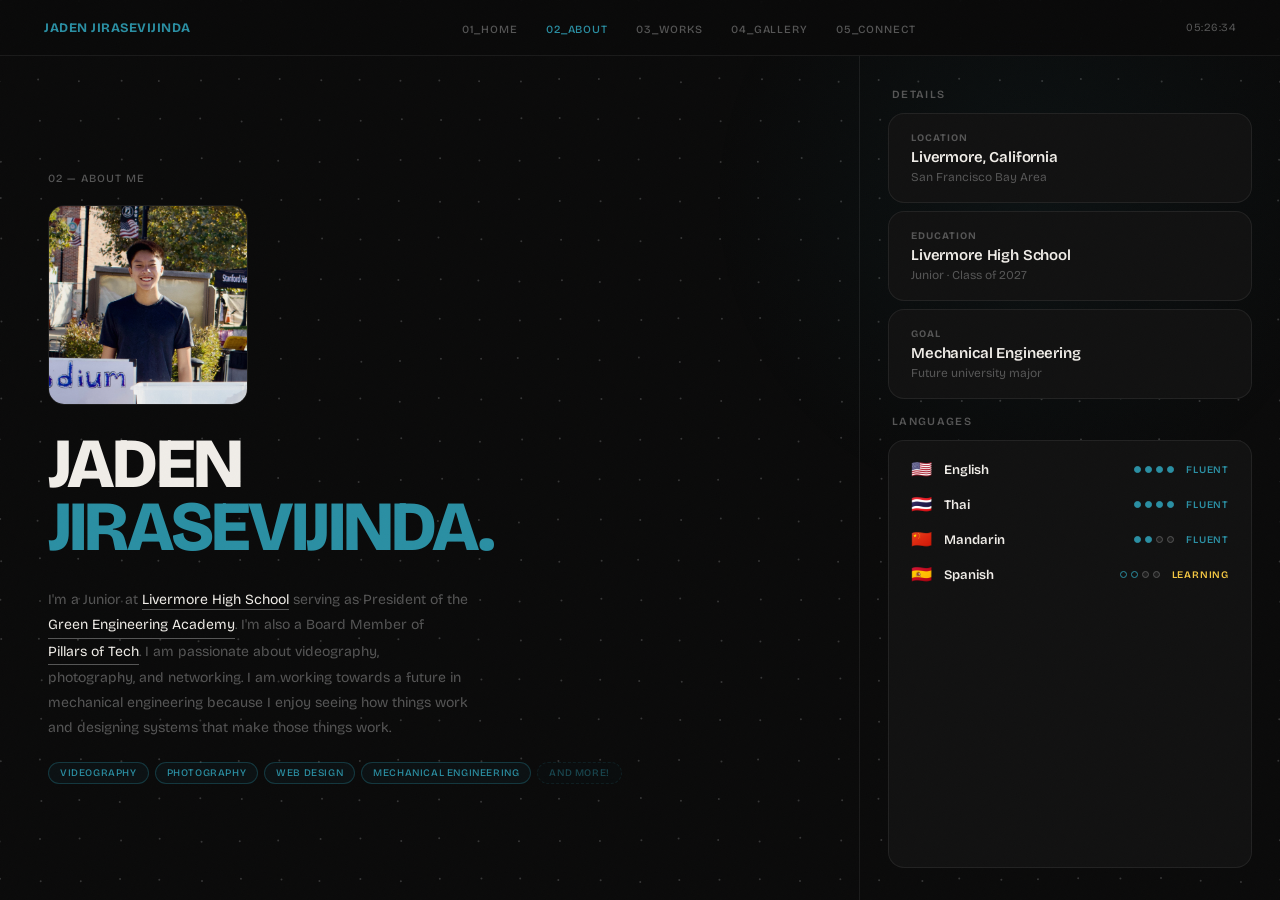
==== commit 4e28d225: "Update about.html" ====
--- a/about.html
+++ b/about.html
@@ -20,7 +20,7 @@
     .about-left {
       display: flex; flex-direction: column;
       justify-content: center;
-      padding: 52px 60px 52px 48px;
+      padding: 36px 60px 36px 48px;
       border-right: 1px solid var(--line);
       position: relative; overflow: hidden;
       animation: up .5s .05s ease both;
@@ -63,6 +63,12 @@
       transition: color .2s, border-color .2s;
     }
     .about-bio button:hover { color: var(--accent); border-color: var(--accent); }
+    .about-bio a {
+      color: var(--text); text-decoration: none;
+      border-bottom: 1px solid var(--sub);
+      padding-bottom: 1px; transition: color .2s, border-color .2s;
+    }
+    .about-bio a:hover { color: var(--accent); border-color: var(--accent); }
 
     .interest-tags {
       display: flex; flex-wrap: wrap; gap: 6px; margin-top: 22px;
@@ -155,6 +161,46 @@
       transition: background .2s, border-color .2s;
     }
     .org-link:hover { background: rgba(42,143,163,.14); border-color: rgba(42,143,163,.5); }
+
+
+    .lang-clickable {
+      cursor: pointer; border-radius: 10px;
+      padding: 4px 6px; margin: -4px -6px;
+      transition: background .18s;
+    }
+    .lang-clickable:hover { background: rgba(42,143,163,.1); }
+
+    .lang-modal-overlay {
+      position: fixed; inset: 0;
+      background: rgba(0,0,0,.6);
+      backdrop-filter: blur(8px); -webkit-backdrop-filter: blur(8px);
+      z-index: 3000; display: flex; align-items: center; justify-content: center;
+      opacity: 0; pointer-events: none; transition: opacity .2s; padding: 20px;
+    }
+    .lang-modal-overlay.open { opacity: 1; pointer-events: all; }
+    .lang-modal-box {
+      background: #161616; border: 1px solid rgba(42,143,163,.25);
+      border-radius: 18px; padding: 32px; width: 100%; max-width: 360px;
+      position: relative; transform: translateY(12px);
+      transition: transform .25s cubic-bezier(.32,.72,0,1);
+    }
+    .lang-modal-overlay.open .lang-modal-box { transform: translateY(0); }
+    .lm-close {
+      position: absolute; top: 14px; right: 16px;
+      background: none; border: none; cursor: pointer;
+      font-size: 18px; color: var(--sub); font-family: inherit;
+      transition: color .2s;
+    }
+    .lm-close:hover { color: var(--text); }
+    .lm-flag  { font-size: 32px; margin-bottom: 8px; }
+    .lm-name  { font-size: 20px; font-weight: 700; letter-spacing: -.02em; margin-bottom: 4px; }
+    .lm-level { font-size: 11px; font-weight: 600; letter-spacing: .1em; text-transform: uppercase; color: var(--accent); margin-bottom: 20px; }
+    .lm-skills { display: flex; flex-direction: column; gap: 8px; }
+    .lm-skill  { display: flex; align-items: center; gap: 10px; font-size: 12px; }
+    .skill-dot      { width: 7px; height: 7px; border-radius: 50%; flex-shrink: 0; }
+    .skill-dot.yes  { background: var(--accent); }
+    .skill-dot.no   { background: var(--faint); border: 1px solid var(--sub); }
+    .skill-label    { color: var(--sub); }
 
     @media (max-width: 960px) {
       html, body { overflow: auto; }
@@ -190,18 +236,19 @@
       </div>
       <h1 class="page-heading">JADEN<br><span class="ac">JIRASEVIJINDA.</span></h1>
       <p class="about-bio">
-        I'm a Junior at Livermore High School serving as President of the
+        I'm a Junior at <a href="https://livermorehigh.livermoreschools.org/" target="_blank">Livermore High School</a> serving as President of the
         <button onclick="openOrg('gea')">Green Engineering Academy</button>.
-        I'm also a Board Member of
-        <button onclick="openOrg('pot')">Pillars of Tech</button>.
-        Passionate about videography, photography, and web design —
-        working toward a future in mechanical engineering.
+        I'm also a Board Member of <button onclick="openOrg('pot')">Pillars of Tech</button>.
+        I am passionate about videography, photography, and networking.
+        I am working towards a future in mechanical engineering because I enjoy seeing how things work
+        and designing systems that make those things work.
       </p>
       <div class="interest-tags">
         <span class="interest-tag">Videography</span>
         <span class="interest-tag">Photography</span>
         <span class="interest-tag">Web Design</span>
         <span class="interest-tag">Mechanical Engineering</span>
+        <span class="interest-tag" style="opacity:.45;border-style:dashed;">and more!</span>
       </div>
     </div>
 
@@ -215,7 +262,7 @@
       <div class="info-card">
         <div class="info-card-label">Education</div>
         <div class="info-card-value">Livermore High School</div>
-        <div class="info-card-sub">Junior · Class of 2026</div>
+        <div class="info-card-sub">Junior · Class of 2027</div>
       </div>
       <div class="info-card">
         <div class="info-card-label">Goal</div>
@@ -225,7 +272,7 @@
 
       <div class="right-label" style="margin-top:8px;">Languages</div>
       <div class="lang-card">
-        <div class="lang-row">
+        <div class="lang-row lang-clickable" onclick="openLang('english')">
           <span class="lang-flag">🇺🇸</span>
           <span class="lang-name">English</span>
           <div class="lang-pips">
@@ -234,7 +281,7 @@
           </div>
           <span class="lang-level fluent">Fluent</span>
         </div>
-        <div class="lang-row">
+        <div class="lang-row lang-clickable" onclick="openLang('thai')">
           <span class="lang-flag">🇹🇭</span>
           <span class="lang-name">Thai</span>
           <div class="lang-pips">
@@ -243,16 +290,16 @@
           </div>
           <span class="lang-level fluent">Fluent</span>
         </div>
-        <div class="lang-row">
+        <div class="lang-row lang-clickable" onclick="openLang('mandarin')">
           <span class="lang-flag">🇨🇳</span>
           <span class="lang-name">Mandarin</span>
           <div class="lang-pips">
-            <div class="pip on"></div><div class="pip partial"></div>
-            <div class="pip partial"></div><div class="pip on"></div>
+            <div class="pip on"></div><div class="pip on"></div>
+            <div class="pip"></div><div class="pip"></div>
           </div>
           <span class="lang-level fluent">Fluent</span>
         </div>
-        <div class="lang-row">
+        <div class="lang-row lang-clickable" onclick="openLang('spanish')">
           <span class="lang-flag">🇪🇸</span>
           <span class="lang-name">Spanish</span>
           <div class="lang-pips">
@@ -307,5 +354,76 @@
       if (e.key === 'Escape') document.getElementById('org-overlay').classList.remove('open');
     });
   </script>
+
+  <!-- Language detail modal -->
+  <div class="lang-modal-overlay" id="lang-modal-overlay" onclick="closeLangModal(event)">
+    <div class="lang-modal-box">
+      <button class="lm-close" onclick="document.getElementById('lang-modal-overlay').classList.remove('open')">✕</button>
+      <div class="lm-flag" id="lm-flag"></div>
+      <div class="lm-name" id="lm-name"></div>
+      <div class="lm-level" id="lm-level"></div>
+      <div class="lm-skills" id="lm-skills"></div>
+    </div>
+  </div>
+  <script>
+    const langData = {
+      english: {
+        flag: '🇺🇸', name: 'English', level: 'Fluent',
+        skills: [
+          { can: true,  label: 'Speak fluently' },
+          { can: true,  label: 'Read & write at a native level' },
+          { can: true,  label: 'Listen & comprehend fully' },
+          { can: true,  label: 'Think & dream in English' },
+        ]
+      },
+      thai: {
+        flag: '🇹🇭', name: 'Thai', level: 'Fluent',
+        skills: [
+          { can: true,  label: 'Speak fluently' },
+          { can: true,  label: 'Read & understand Thai script' },
+          { can: true,  label: 'Listen & comprehend fully' },
+          { can: true,  label: 'Write formally' },
+        ]
+      },
+      mandarin: {
+        flag: '🇨🇳', name: 'Mandarin', level: 'Fluent',
+        skills: [
+          { can: true,  label: 'Speak & hold conversations' },
+          { can: true,  label: 'Listen & comprehend' },
+          { can: false, label: 'Read Chinese characters — limited' },
+          { can: false, label: 'Write limited characters' },
+        ]
+      },
+      spanish: {
+        flag: '🇪🇸', name: 'Spanish', level: 'In Progress',
+        skills: [
+          { can: true,  label: 'Basic speaking & greetings' },
+          { can: true,  label: 'Read simple sentences' },
+          { can: false, label: 'Hold a full conversation — not yet' },
+          { can: false, label: 'Write fluently — still learning' },
+        ]
+      }
+    };
+    function openLang(key) {
+      const d = langData[key]; if (!d) return;
+      document.getElementById('lm-flag').textContent  = d.flag;
+      document.getElementById('lm-name').textContent  = d.name;
+      document.getElementById('lm-level').textContent = d.level;
+      document.getElementById('lm-skills').innerHTML  = d.skills.map(s =>
+        `<div class="lm-skill">
+          <div class="skill-dot ${s.can ? 'yes' : 'no'}"></div>
+          <div class="skill-label">${s.label}</div>
+        </div>`).join('');
+      document.getElementById('lang-modal-overlay').classList.add('open');
+    }
+    function closeLangModal(e) {
+      if (e.target === document.getElementById('lang-modal-overlay'))
+        document.getElementById('lang-modal-overlay').classList.remove('open');
+    }
+    document.addEventListener('keydown', e => {
+      if (e.key === 'Escape') document.getElementById('lang-modal-overlay').classList.remove('open');
+    });
+  </script>
+
 </body>
 </html>
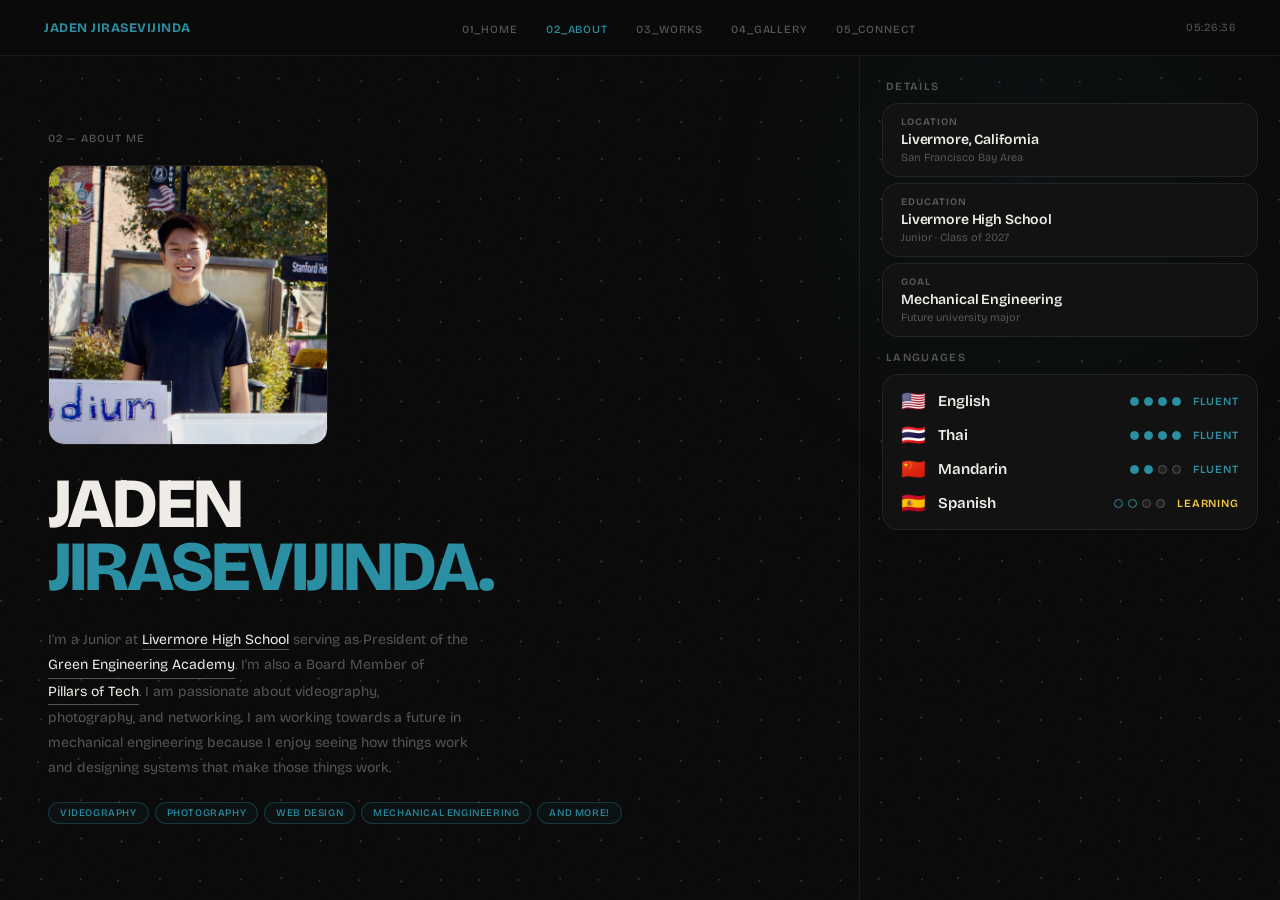
==== commit acc99275: "Update about.html" ====
--- a/about.html
+++ b/about.html
@@ -40,7 +40,7 @@
     .page-heading .ac { color: var(--accent); }
 
     .about-photo-wrap {
-      width: 200px; height: 200px;
+      width: 280px; height: 280px;
       border-radius: 16px; overflow: hidden;
       border: 1px solid var(--line); margin-bottom: 28px;
     }
@@ -83,7 +83,7 @@
 
     .about-right {
       display: flex; flex-direction: column;
-      padding: 32px 28px; gap: 8px;
+      padding: 24px 22px; gap: 6px;
       animation: up .5s .15s ease both;
       overflow-y: auto;
     }
@@ -95,33 +95,34 @@
 
     .info-card {
       background: var(--s1); border: 1px solid var(--line);
-      border-radius: 16px; padding: 18px 22px;
-      display: flex; flex-direction: column; gap: 4px;
+      border-radius: 16px; padding: 12px 18px;
+      display: flex; flex-direction: column; gap: 3px;
     }
     .info-card-label {
       font-size: 10px; font-weight: 700;
       color: var(--sub); letter-spacing: .1em; text-transform: uppercase;
     }
-    .info-card-value { font-size: 15px; font-weight: 600; letter-spacing: -.01em; }
-    .info-card-sub   { font-size: 12px; color: var(--sub); }
+    .info-card-value { font-size: 14px; font-weight: 600; letter-spacing: -.01em; }
+    .info-card-sub   { font-size: 11px; color: var(--sub); }
 
     .lang-card {
       background: var(--s1); border: 1px solid var(--line);
-      border-radius: 16px; padding: 18px 22px;
-      display: flex; flex-direction: column; gap: 14px; flex: 1;
+      border-radius: 16px; padding: 14px 18px;
+      display: flex; flex-direction: column;
+      gap: 10px;
     }
     .lang-row { display: flex; align-items: center; gap: 12px; }
-    .lang-flag { font-size: 17px; flex-shrink: 0; }
-    .lang-name { font-size: 13px; font-weight: 600; flex: 1; }
-    .lang-pips { display: flex; gap: 4px; }
+    .lang-flag { font-size: 20px; flex-shrink: 0; }
+    .lang-name { font-size: 15px; font-weight: 600; flex: 1; }
+    .lang-pips { display: flex; gap: 5px; }
     .pip {
-      width: 7px; height: 7px; border-radius: 50%;
+      width: 9px; height: 9px; border-radius: 50%;
       background: var(--faint); border: 1px solid var(--sub);
     }
     .pip.on      { background: var(--accent); border-color: var(--accent); }
     .pip.partial { background: transparent; border-color: var(--accent); }
     .lang-level {
-      font-size: 10px; font-weight: 600;
+      font-size: 11px; font-weight: 600;
       letter-spacing: .08em; text-transform: uppercase;
     }
     .lang-level.fluent   { color: var(--accent); }
@@ -248,7 +249,7 @@
         <span class="interest-tag">Photography</span>
         <span class="interest-tag">Web Design</span>
         <span class="interest-tag">Mechanical Engineering</span>
-        <span class="interest-tag" style="opacity:.45;border-style:dashed;">and more!</span>
+        <span class="interest-tag">and more!</span>
       </div>
     </div>
 
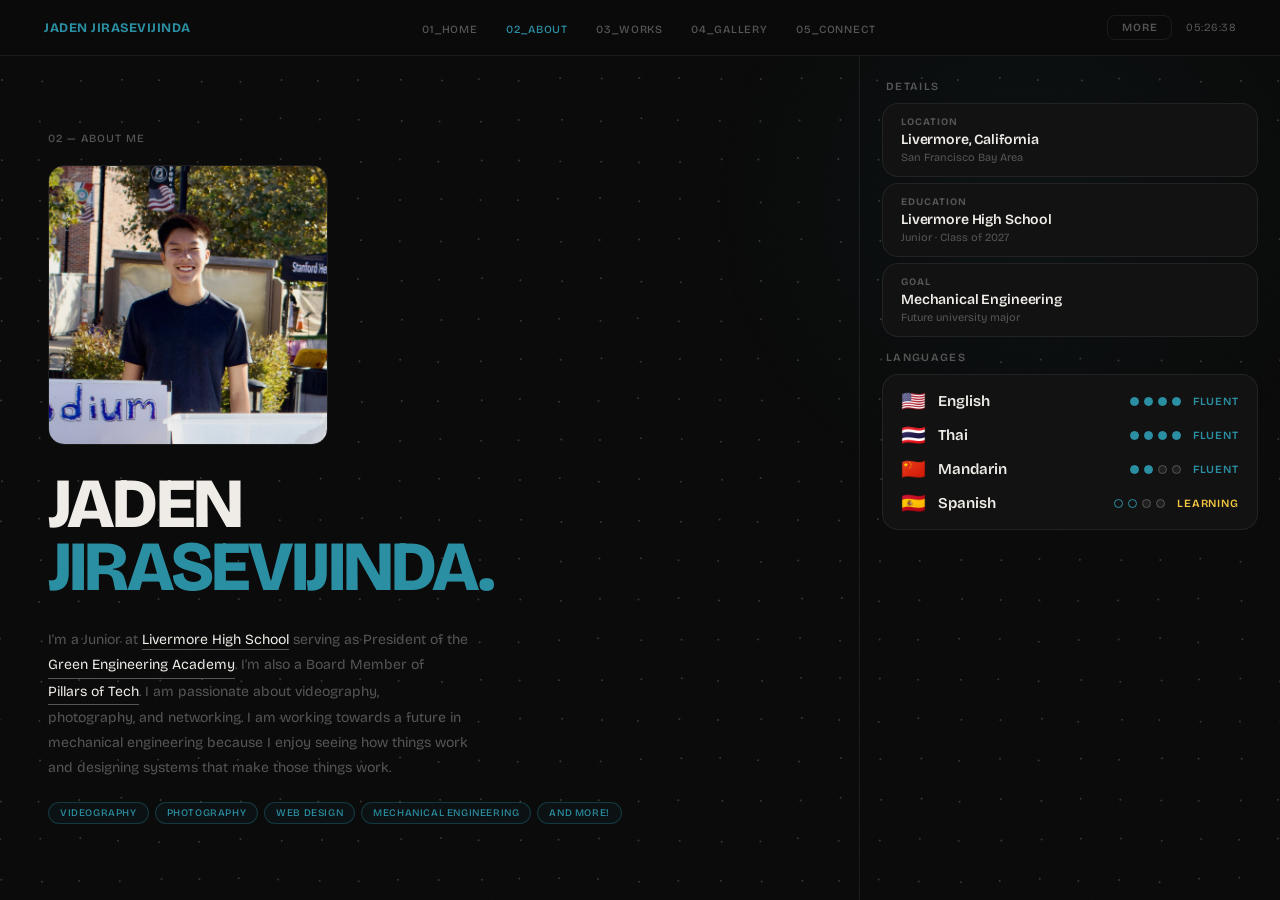
==== commit 44bddeb8: "Update about.html" ====
--- a/about.html
+++ b/about.html
@@ -209,6 +209,128 @@
       .about-left { border-right: none; border-bottom: 1px solid var(--line); padding: 36px 24px; }
       .about-right { padding: 20px; }
     }
+
+    /* ── More sidebar ── */
+    .more-btn {
+      background: none; border: 1px solid var(--line);
+      border-radius: 8px; padding: 5px 14px;
+      font-size: 11px; font-weight: 600;
+      letter-spacing: .08em; text-transform: uppercase;
+      color: var(--sub); cursor: pointer;
+      font-family: inherit;
+      transition: color .2s, border-color .2s, background .2s;
+    }
+    .more-btn:hover,
+    .more-btn.open { color: var(--accent); border-color: rgba(42,143,163,.4); background: rgba(42,143,163,.07); }
+
+    .more-overlay {
+      position: fixed; inset: 0;
+      z-index: 800;
+      pointer-events: none;
+    }
+    .more-overlay.open { pointer-events: all; }
+
+    .more-backdrop {
+      position: absolute; inset: 0;
+      background: rgba(0,0,0,.4);
+      opacity: 0;
+      transition: opacity .3s;
+    }
+    .more-overlay.open .more-backdrop { opacity: 1; }
+
+    .more-sidebar {
+      position: absolute;
+      top: 0; right: 0;
+      width: 380px; height: 100%;
+      background: #111;
+      border-left: 1px solid var(--line);
+      display: flex; flex-direction: column;
+      transform: translateX(100%);
+      transition: transform .35s cubic-bezier(.32,.72,0,1);
+      overflow-y: auto;
+    }
+    .more-overlay.open .more-sidebar { transform: translateX(0); }
+
+    .more-header {
+      display: flex; align-items: center; justify-content: space-between;
+      padding: 18px 24px;
+      border-bottom: 1px solid var(--line);
+      flex-shrink: 0;
+    }
+    .more-header-title {
+      font-size: 11px; font-weight: 700;
+      letter-spacing: .1em; text-transform: uppercase; color: var(--sub);
+    }
+    .more-close {
+      background: none; border: none; cursor: pointer;
+      font-size: 18px; color: var(--sub); font-family: inherit;
+      transition: color .2s;
+    }
+    .more-close:hover { color: var(--text); }
+
+    .more-section {
+      padding: 20px 24px 0;
+    }
+    .more-section-label {
+      font-size: 10px; font-weight: 700;
+      color: var(--sub); letter-spacing: .1em;
+      text-transform: uppercase; margin-bottom: 10px;
+    }
+
+    .more-item {
+      display: flex; align-items: flex-start; gap: 14px;
+      padding: 14px 16px;
+      border-radius: 12px;
+      border: 1px solid var(--line);
+      background: var(--s1);
+      text-decoration: none;
+      color: var(--text);
+      margin-bottom: 8px;
+      cursor: pointer;
+      transition: background .2s, border-color .2s, transform .15s;
+      position: relative; overflow: hidden;
+    }
+    .more-item::before {
+      content: ''; position: absolute; inset: 0;
+      background: var(--adim); opacity: 0; transition: opacity .2s;
+    }
+    .more-item:hover { background: var(--s2); border-color: rgba(42,143,163,.3); transform: translateX(3px); }
+    .more-item:hover::before { opacity: 1; }
+
+    .more-item-icon {
+      width: 34px; height: 34px; border-radius: 9px;
+      background: rgba(42,143,163,.08); border: 1px solid rgba(42,143,163,.2);
+      display: flex; align-items: center; justify-content: center;
+      color: var(--accent); flex-shrink: 0; font-size: 15px;
+    }
+    .more-item-body { flex: 1; }
+    .more-item-title {
+      font-size: 13px; font-weight: 600;
+      letter-spacing: -.01em; margin-bottom: 2px;
+    }
+    .more-item-sub {
+      font-size: 11px; color: var(--sub); line-height: 1.45;
+    }
+    .more-item-arrow {
+      font-size: 14px; color: var(--faint);
+      align-self: center; flex-shrink: 0;
+      transition: color .2s, transform .2s;
+    }
+    .more-item:hover .more-item-arrow { color: var(--accent); transform: translateX(3px); }
+
+    .more-divider {
+      height: 1px; background: var(--line);
+      margin: 20px 24px 0;
+    }
+
+    .more-footer {
+      padding: 20px 24px;
+      margin-top: auto;
+    }
+    .more-footer-text {
+      font-size: 11px; color: var(--sub); letter-spacing: .02em; line-height: 1.6;
+    }
+
   </style>
 </head>
 <body>
@@ -225,6 +347,7 @@
       <li><a href="contact.html">05_CONNECT</a></li>
     </ul>
     <div class="nav-right">
+      <button class="more-btn" id="more-btn" onclick="openMore()">More</button>
       <div class="nav-time" id="clock">00:00:00</div>
     </div>
   </nav>
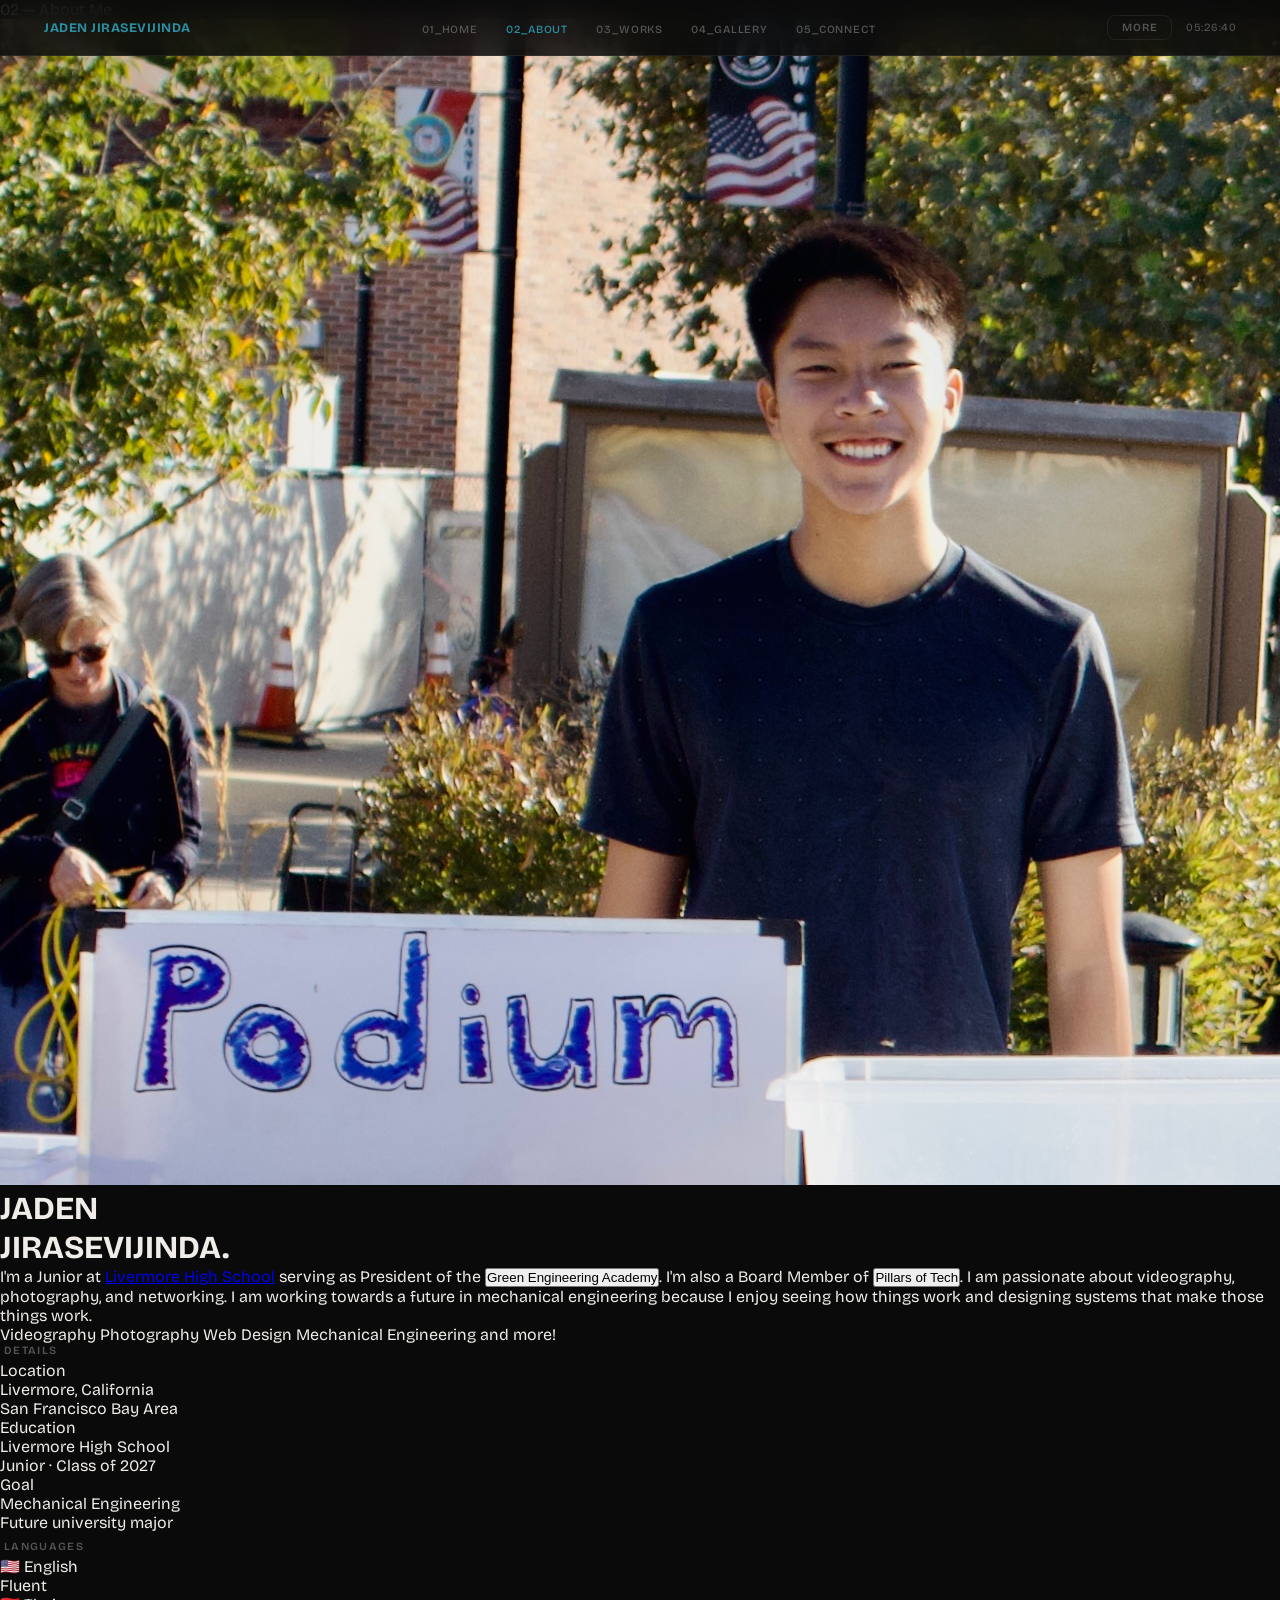
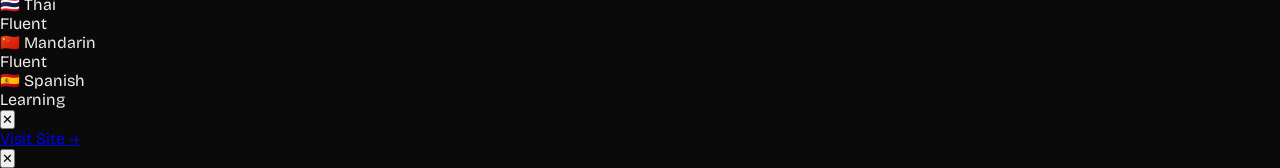
==== commit 1e5f2f48: "Update about.html" ====
--- a/about.html
+++ b/about.html
@@ -6,332 +6,6 @@
   <title>About — Jaden Jirasevijinda</title>
   <link href="https://fonts.googleapis.com/css2?family=Bricolage+Grotesque:wght@300;400;500;600;700;800&family=Instrument+Serif:ital@1&display=swap" rel="stylesheet">
   <link rel="stylesheet" href="styles.css">
-  <style>
-    html, body { overflow: hidden; }
-
-    .page-shell {
-      height: 100vh; width: 100vw;
-      display: grid;
-      grid-template-columns: 1fr 420px;
-      padding-top: var(--nav-h);
-      position: relative; z-index: 1;
-    }
-
-    .about-left {
-      display: flex; flex-direction: column;
-      justify-content: center;
-      padding: 36px 60px 36px 48px;
-      border-right: 1px solid var(--line);
-      position: relative; overflow: hidden;
-      animation: up .5s .05s ease both;
-    }
-
-    .page-eyebrow {
-      font-size: 11px; font-weight: 500;
-      color: var(--sub); letter-spacing: .1em;
-      text-transform: uppercase; margin-bottom: 20px;
-    }
-    .page-heading {
-      font-size: clamp(2.8rem, 5.5vw, 5.5rem);
-      font-weight: 800; letter-spacing: -.04em;
-      line-height: .9; text-transform: uppercase;
-      margin-bottom: 28px;
-    }
-    .page-heading .ac { color: var(--accent); }
-
-    .about-photo-wrap {
-      width: 280px; height: 280px;
-      border-radius: 16px; overflow: hidden;
-      border: 1px solid var(--line); margin-bottom: 28px;
-    }
-    .about-photo-wrap img {
-      width: 100%; height: 100%;
-      object-fit: cover; display: block;
-      transition: transform .4s ease;
-    }
-    .about-photo-wrap:hover img { transform: scale(1.04); }
-
-    .about-bio {
-      font-size: 14px; color: var(--sub);
-      line-height: 1.8; max-width: 420px;
-    }
-    .about-bio button {
-      background: none; border: none;
-      border-bottom: 1px solid var(--sub);
-      color: var(--text); font: inherit;
-      cursor: pointer; padding: 0;
-      transition: color .2s, border-color .2s;
-    }
-    .about-bio button:hover { color: var(--accent); border-color: var(--accent); }
-    .about-bio a {
-      color: var(--text); text-decoration: none;
-      border-bottom: 1px solid var(--sub);
-      padding-bottom: 1px; transition: color .2s, border-color .2s;
-    }
-    .about-bio a:hover { color: var(--accent); border-color: var(--accent); }
-
-    .interest-tags {
-      display: flex; flex-wrap: wrap; gap: 6px; margin-top: 22px;
-    }
-    .interest-tag {
-      font-size: 10px; font-weight: 500;
-      padding: 4px 11px; border-radius: 999px;
-      border: 1px solid rgba(42,143,163,.3);
-      color: var(--accent); background: rgba(42,143,163,.06);
-      letter-spacing: .06em; text-transform: uppercase;
-    }
-
-    .about-right {
-      display: flex; flex-direction: column;
-      padding: 24px 22px; gap: 6px;
-      animation: up .5s .15s ease both;
-      overflow-y: auto;
-    }
-    .right-label {
-      font-size: 11px; font-weight: 600;
-      color: var(--sub); letter-spacing: .12em;
-      text-transform: uppercase; margin-bottom: 4px; padding: 0 4px;
-    }
-
-    .info-card {
-      background: var(--s1); border: 1px solid var(--line);
-      border-radius: 16px; padding: 12px 18px;
-      display: flex; flex-direction: column; gap: 3px;
-    }
-    .info-card-label {
-      font-size: 10px; font-weight: 700;
-      color: var(--sub); letter-spacing: .1em; text-transform: uppercase;
-    }
-    .info-card-value { font-size: 14px; font-weight: 600; letter-spacing: -.01em; }
-    .info-card-sub   { font-size: 11px; color: var(--sub); }
-
-    .lang-card {
-      background: var(--s1); border: 1px solid var(--line);
-      border-radius: 16px; padding: 14px 18px;
-      display: flex; flex-direction: column;
-      gap: 10px;
-    }
-    .lang-row { display: flex; align-items: center; gap: 12px; }
-    .lang-flag { font-size: 20px; flex-shrink: 0; }
-    .lang-name { font-size: 15px; font-weight: 600; flex: 1; }
-    .lang-pips { display: flex; gap: 5px; }
-    .pip {
-      width: 9px; height: 9px; border-radius: 50%;
-      background: var(--faint); border: 1px solid var(--sub);
-    }
-    .pip.on      { background: var(--accent); border-color: var(--accent); }
-    .pip.partial { background: transparent; border-color: var(--accent); }
-    .lang-level {
-      font-size: 11px; font-weight: 600;
-      letter-spacing: .08em; text-transform: uppercase;
-    }
-    .lang-level.fluent   { color: var(--accent); }
-    .lang-level.progress { color: #f5c842; }
-
-    /* Org modal */
-    .org-overlay {
-      position: fixed; inset: 0;
-      background: rgba(0,0,0,.6);
-      backdrop-filter: blur(8px); -webkit-backdrop-filter: blur(8px);
-      z-index: 2000; display: flex; align-items: center; justify-content: center;
-      opacity: 0; pointer-events: none; transition: opacity .2s; padding: 20px;
-    }
-    .org-overlay.open { opacity: 1; pointer-events: all; }
-    .org-modal {
-      background: #161616; border: 1px solid rgba(42,143,163,.25);
-      border-radius: 18px; padding: 32px; width: 100%; max-width: 380px;
-      position: relative; transform: translateY(12px);
-      transition: transform .25s cubic-bezier(.32,.72,0,1);
-    }
-    .org-overlay.open .org-modal { transform: translateY(0); }
-    .org-close {
-      position: absolute; top: 14px; right: 16px;
-      background: none; border: none; cursor: pointer;
-      font-size: 18px; color: var(--sub); font-family: inherit;
-      transition: color .2s;
-    }
-    .org-close:hover { color: var(--text); }
-    .org-tag  { font-size: 11px; font-weight: 600; color: var(--accent); letter-spacing: .08em; text-transform: uppercase; margin-bottom: 8px; }
-    .org-name { font-size: 20px; font-weight: 700; letter-spacing: -.02em; margin-bottom: 12px; }
-    .org-desc { font-size: 13px; color: var(--sub); line-height: 1.75; margin-bottom: 20px; }
-    .org-link {
-      display: inline-flex; align-items: center; gap: 8px;
-      font-size: 12px; color: var(--accent); text-decoration: none;
-      padding: 10px 16px; border: 1px solid rgba(42,143,163,.3);
-      border-radius: 10px; background: rgba(42,143,163,.06);
-      transition: background .2s, border-color .2s;
-    }
-    .org-link:hover { background: rgba(42,143,163,.14); border-color: rgba(42,143,163,.5); }
-
-
-    .lang-clickable {
-      cursor: pointer; border-radius: 10px;
-      padding: 4px 6px; margin: -4px -6px;
-      transition: background .18s;
-    }
-    .lang-clickable:hover { background: rgba(42,143,163,.1); }
-
-    .lang-modal-overlay {
-      position: fixed; inset: 0;
-      background: rgba(0,0,0,.6);
-      backdrop-filter: blur(8px); -webkit-backdrop-filter: blur(8px);
-      z-index: 3000; display: flex; align-items: center; justify-content: center;
-      opacity: 0; pointer-events: none; transition: opacity .2s; padding: 20px;
-    }
-    .lang-modal-overlay.open { opacity: 1; pointer-events: all; }
-    .lang-modal-box {
-      background: #161616; border: 1px solid rgba(42,143,163,.25);
-      border-radius: 18px; padding: 32px; width: 100%; max-width: 360px;
-      position: relative; transform: translateY(12px);
-      transition: transform .25s cubic-bezier(.32,.72,0,1);
-    }
-    .lang-modal-overlay.open .lang-modal-box { transform: translateY(0); }
-    .lm-close {
-      position: absolute; top: 14px; right: 16px;
-      background: none; border: none; cursor: pointer;
-      font-size: 18px; color: var(--sub); font-family: inherit;
-      transition: color .2s;
-    }
-    .lm-close:hover { color: var(--text); }
-    .lm-flag  { font-size: 32px; margin-bottom: 8px; }
-    .lm-name  { font-size: 20px; font-weight: 700; letter-spacing: -.02em; margin-bottom: 4px; }
-    .lm-level { font-size: 11px; font-weight: 600; letter-spacing: .1em; text-transform: uppercase; color: var(--accent); margin-bottom: 20px; }
-    .lm-skills { display: flex; flex-direction: column; gap: 8px; }
-    .lm-skill  { display: flex; align-items: center; gap: 10px; font-size: 12px; }
-    .skill-dot      { width: 7px; height: 7px; border-radius: 50%; flex-shrink: 0; }
-    .skill-dot.yes  { background: var(--accent); }
-    .skill-dot.no   { background: var(--faint); border: 1px solid var(--sub); }
-    .skill-label    { color: var(--sub); }
-
-    @media (max-width: 960px) {
-      html, body { overflow: auto; }
-      .page-shell { grid-template-columns: 1fr; height: auto; }
-      .about-left { border-right: none; border-bottom: 1px solid var(--line); padding: 36px 24px; }
-      .about-right { padding: 20px; }
-    }
-
-    /* ── More sidebar ── */
-    .more-btn {
-      background: none; border: 1px solid var(--line);
-      border-radius: 8px; padding: 5px 14px;
-      font-size: 11px; font-weight: 600;
-      letter-spacing: .08em; text-transform: uppercase;
-      color: var(--sub); cursor: pointer;
-      font-family: inherit;
-      transition: color .2s, border-color .2s, background .2s;
-    }
-    .more-btn:hover,
-    .more-btn.open { color: var(--accent); border-color: rgba(42,143,163,.4); background: rgba(42,143,163,.07); }
-
-    .more-overlay {
-      position: fixed; inset: 0;
-      z-index: 800;
-      pointer-events: none;
-    }
-    .more-overlay.open { pointer-events: all; }
-
-    .more-backdrop {
-      position: absolute; inset: 0;
-      background: rgba(0,0,0,.4);
-      opacity: 0;
-      transition: opacity .3s;
-    }
-    .more-overlay.open .more-backdrop { opacity: 1; }
-
-    .more-sidebar {
-      position: absolute;
-      top: 0; right: 0;
-      width: 380px; height: 100%;
-      background: #111;
-      border-left: 1px solid var(--line);
-      display: flex; flex-direction: column;
-      transform: translateX(100%);
-      transition: transform .35s cubic-bezier(.32,.72,0,1);
-      overflow-y: auto;
-    }
-    .more-overlay.open .more-sidebar { transform: translateX(0); }
-
-    .more-header {
-      display: flex; align-items: center; justify-content: space-between;
-      padding: 18px 24px;
-      border-bottom: 1px solid var(--line);
-      flex-shrink: 0;
-    }
-    .more-header-title {
-      font-size: 11px; font-weight: 700;
-      letter-spacing: .1em; text-transform: uppercase; color: var(--sub);
-    }
-    .more-close {
-      background: none; border: none; cursor: pointer;
-      font-size: 18px; color: var(--sub); font-family: inherit;
-      transition: color .2s;
-    }
-    .more-close:hover { color: var(--text); }
-
-    .more-section {
-      padding: 20px 24px 0;
-    }
-    .more-section-label {
-      font-size: 10px; font-weight: 700;
-      color: var(--sub); letter-spacing: .1em;
-      text-transform: uppercase; margin-bottom: 10px;
-    }
-
-    .more-item {
-      display: flex; align-items: flex-start; gap: 14px;
-      padding: 14px 16px;
-      border-radius: 12px;
-      border: 1px solid var(--line);
-      background: var(--s1);
-      text-decoration: none;
-      color: var(--text);
-      margin-bottom: 8px;
-      cursor: pointer;
-      transition: background .2s, border-color .2s, transform .15s;
-      position: relative; overflow: hidden;
-    }
-    .more-item::before {
-      content: ''; position: absolute; inset: 0;
-      background: var(--adim); opacity: 0; transition: opacity .2s;
-    }
-    .more-item:hover { background: var(--s2); border-color: rgba(42,143,163,.3); transform: translateX(3px); }
-    .more-item:hover::before { opacity: 1; }
-
-    .more-item-icon {
-      width: 34px; height: 34px; border-radius: 9px;
-      background: rgba(42,143,163,.08); border: 1px solid rgba(42,143,163,.2);
-      display: flex; align-items: center; justify-content: center;
-      color: var(--accent); flex-shrink: 0; font-size: 15px;
-    }
-    .more-item-body { flex: 1; }
-    .more-item-title {
-      font-size: 13px; font-weight: 600;
-      letter-spacing: -.01em; margin-bottom: 2px;
-    }
-    .more-item-sub {
-      font-size: 11px; color: var(--sub); line-height: 1.45;
-    }
-    .more-item-arrow {
-      font-size: 14px; color: var(--faint);
-      align-self: center; flex-shrink: 0;
-      transition: color .2s, transform .2s;
-    }
-    .more-item:hover .more-item-arrow { color: var(--accent); transform: translateX(3px); }
-
-    .more-divider {
-      height: 1px; background: var(--line);
-      margin: 20px 24px 0;
-    }
-
-    .more-footer {
-      padding: 20px 24px;
-      margin-top: auto;
-    }
-    .more-footer-text {
-      font-size: 11px; color: var(--sub); letter-spacing: .02em; line-height: 1.6;
-    }
-
-  </style>
 </head>
 <body>
   <canvas id="dot-canvas"></canvas>
@@ -549,5 +223,80 @@
     });
   </script>
 
+
+  <!-- ── More Sidebar ── -->
+  <div class="more-overlay" id="more-overlay" onclick="handleMoreOverlayClick(event)">
+    <div class="more-backdrop"></div>
+    <div class="more-sidebar" id="more-sidebar">
+      <div class="more-header">
+        <span class="more-header-title">More</span>
+        <button class="more-close" onclick="closeMore()">✕</button>
+      </div>
+      <div class="more-section">
+        <div class="more-section-label">Equipment</div>
+        <a class="more-item" href="equipment.html">
+          <div class="more-item-icon">⚡</div>
+          <div class="more-item-body">
+            <div class="more-item-title">Quickstart + Usage</div>
+            <div class="more-item-sub">Jump right in — what you need to get started</div>
+          </div>
+          <span class="more-item-arrow">→</span>
+        </a>
+      </div>
+      <div class="more-divider"></div>
+      <div class="more-section" style="padding-top:20px;">
+        <div class="more-section-label">Learning</div>
+        <a class="more-item" href="tutorials.html">
+          <div class="more-item-icon">📖</div>
+          <div class="more-item-body">
+            <div class="more-item-title">Tutorials</div>
+            <div class="more-item-sub">Step-by-step guides for video &amp; audio</div>
+          </div>
+          <span class="more-item-arrow">→</span>
+        </a>
+        <a class="more-item" href="resources.html">
+          <div class="more-item-icon">🔗</div>
+          <div class="more-item-body">
+            <div class="more-item-title">Resources</div>
+            <div class="more-item-sub">Tools, apps, and gear links I use</div>
+          </div>
+          <span class="more-item-arrow">→</span>
+        </a>
+      </div>
+      <div class="more-divider"></div>
+      <div class="more-section" style="padding-top:20px;">
+        <div class="more-section-label">Other</div>
+        <a class="more-item" href="https://github.com/jadenjirasevijinda/jadenjirasevijinda" target="_blank" rel="noopener">
+          <div class="more-item-icon">
+            <svg width="15" height="15" viewBox="0 0 24 24" fill="currentColor"><path d="M12 0C5.374 0 0 5.373 0 12c0 5.302 3.438 9.8 8.207 11.387.599.111.793-.261.793-.577v-2.234c-3.338.726-4.033-1.416-4.033-1.416-.546-1.387-1.333-1.756-1.333-1.756-1.089-.745.083-.729.083-.729 1.205.084 1.839 1.237 1.839 1.237 1.07 1.834 2.807 1.304 3.492.997.107-.775.418-1.305.762-1.604-2.665-.305-5.467-1.334-5.467-5.931 0-1.311.469-2.381 1.236-3.221-.124-.303-.535-1.524.117-3.176 0 0 1.008-.322 3.301 1.23A11.509 11.509 0 0 1 12 5.803c1.02.005 2.047.138 3.006.404 2.291-1.552 3.297-1.23 3.297-1.23.653 1.653.242 2.874.118 3.176.77.84 1.235 1.911 1.235 3.221 0 4.609-2.807 5.624-5.479 5.921.43.372.823 1.102.823 2.222v3.293c0 .319.192.694.801.576C20.566 21.797 24 17.3 24 12c0-6.627-5.373-12-12-12z"/></svg>
+          </div>
+          <div class="more-item-body">
+            <div class="more-item-title">Source Code</div>
+            <div class="more-item-sub">This site on GitHub</div>
+          </div>
+          <span class="more-item-arrow">↗</span>
+        </a>
+      </div>
+      <div class="more-footer">
+        <div class="more-footer-text">Built with Claude AI · Hosted on Vercel</div>
+      </div>
+    </div>
+  </div>
+  <script>
+    function openMore()  {
+      document.getElementById('more-overlay').classList.add('open');
+      document.getElementById('more-btn').classList.add('open');
+    }
+    function closeMore() {
+      document.getElementById('more-overlay').classList.remove('open');
+      document.getElementById('more-btn').classList.remove('open');
+    }
+    function handleMoreOverlayClick(e) {
+      if (e.target === document.getElementById('more-overlay') ||
+          e.target.classList.contains('more-backdrop')) closeMore();
+    }
+    document.addEventListener('keydown', e => { if (e.key === 'Escape') closeMore(); });
+  </script>
+
 </body>
 </html>
--- a/styles.css
+++ b/styles.css
@@ -24,7 +24,7 @@
 
 /* ── Reset ────────────────────────────────────── */
 *, *::before, *::after { box-sizing: border-box; margin: 0; padding: 0; }
-html, body { height: 100%; overflow: hidden; }
+html, body { height: 100%; }
 
 body {
   background: var(--bg);
@@ -350,6 +350,181 @@
 .skill-dot.no    { background: var(--faint); border: 1px solid var(--sub); }
 .skill-label     { color: var(--sub); }
 .skill-label b   { color: var(--text); font-weight: 500; }
+
+/* ════════════════════════════════════════════════
+   MORE BUTTON
+════════════════════════════════════════════════ */
+.more-btn {
+  background: none;
+  border: 1px solid var(--line);
+  border-radius: 8px;
+  padding: 5px 14px;
+  font-size: 11px; font-weight: 600;
+  letter-spacing: .08em; text-transform: uppercase;
+  color: var(--sub); cursor: pointer;
+  font-family: inherit;
+  transition: color .2s, border-color .2s, background .2s;
+}
+.more-btn:hover,
+.more-btn.open {
+  color: var(--accent);
+  border-color: rgba(42,143,163,.4);
+  background: rgba(42,143,163,.07);
+}
+
+/* ════════════════════════════════════════════════
+   MORE SIDEBAR
+════════════════════════════════════════════════ */
+.more-overlay {
+  position: fixed; inset: 0;
+  z-index: 800;
+  pointer-events: none;
+}
+.more-overlay.open { pointer-events: all; }
+
+.more-backdrop {
+  position: absolute; inset: 0;
+  background: rgba(0,0,0,.45);
+  opacity: 0;
+  transition: opacity .3s;
+}
+.more-overlay.open .more-backdrop { opacity: 1; }
+
+.more-sidebar {
+  position: absolute;
+  top: 0; right: 0;
+  width: 380px; height: 100%;
+  background: #111;
+  border-left: 1px solid var(--line);
+  display: flex; flex-direction: column;
+  transform: translateX(100%);
+  transition: transform .35s cubic-bezier(.32,.72,0,1);
+  overflow-y: auto;
+}
+.more-overlay.open .more-sidebar { transform: translateX(0); }
+
+.more-header {
+  display: flex; align-items: center; justify-content: space-between;
+  padding: 18px 24px;
+  border-bottom: 1px solid var(--line);
+  flex-shrink: 0;
+}
+.more-header-title {
+  font-size: 11px; font-weight: 700;
+  letter-spacing: .1em; text-transform: uppercase;
+  color: var(--sub);
+}
+.more-close {
+  background: none; border: none; cursor: pointer;
+  font-size: 18px; color: var(--sub);
+  font-family: inherit;
+  transition: color .2s;
+}
+.more-close:hover { color: var(--text); }
+
+.more-section { padding: 20px 24px 0; }
+.more-section-label {
+  font-size: 10px; font-weight: 700;
+  color: var(--sub); letter-spacing: .1em;
+  text-transform: uppercase; margin-bottom: 10px;
+}
+
+.more-item {
+  display: flex; align-items: flex-start; gap: 14px;
+  padding: 14px 16px;
+  border-radius: 12px;
+  border: 1px solid var(--line);
+  background: var(--s1);
+  text-decoration: none; color: var(--text);
+  margin-bottom: 8px; cursor: pointer;
+  transition: background .2s, border-color .2s, transform .15s;
+  position: relative; overflow: hidden;
+}
+.more-item:hover {
+  background: var(--s2);
+  border-color: rgba(42,143,163,.3);
+  transform: translateX(3px);
+}
+.more-item-icon {
+  width: 34px; height: 34px; border-radius: 9px;
+  background: rgba(42,143,163,.08);
+  border: 1px solid rgba(42,143,163,.2);
+  display: flex; align-items: center; justify-content: center;
+  color: var(--accent); flex-shrink: 0; font-size: 15px;
+}
+.more-item-body { flex: 1; }
+.more-item-title {
+  font-size: 13px; font-weight: 600;
+  letter-spacing: -.01em; margin-bottom: 2px;
+}
+.more-item-sub {
+  font-size: 11px; color: var(--sub); line-height: 1.45;
+}
+.more-item-arrow {
+  font-size: 14px; color: var(--faint);
+  align-self: center; flex-shrink: 0;
+  transition: color .2s, transform .2s;
+}
+.more-item:hover .more-item-arrow {
+  color: var(--accent);
+  transform: translateX(3px);
+}
+
+.more-divider {
+  height: 1px; background: var(--line);
+  margin: 20px 24px 0;
+}
+
+.more-footer {
+  padding: 20px 24px;
+  margin-top: auto;
+}
+.more-footer-text {
+  font-size: 11px; color: var(--sub);
+  letter-spacing: .02em; line-height: 1.6;
+}
+
+/* ════════════════════════════════════════════════
+   SHARED MODAL (org popup, lang, more content)
+════════════════════════════════════════════════ */
+.overlay-modal {
+  position: fixed; inset: 0;
+  background: rgba(0,0,0,.6);
+  backdrop-filter: blur(8px);
+  -webkit-backdrop-filter: blur(8px);
+  z-index: 2000;
+  display: flex; align-items: center; justify-content: center;
+  opacity: 0; pointer-events: none;
+  transition: opacity .2s;
+  padding: 20px;
+}
+.overlay-modal.open { opacity: 1; pointer-events: all; }
+.overlay-modal-box {
+  background: #161616;
+  border: 1px solid rgba(42,143,163,.25);
+  border-radius: 18px; padding: 32px;
+  width: 100%; max-width: 420px;
+  position: relative;
+  transform: translateY(12px);
+  transition: transform .25s cubic-bezier(.32,.72,0,1);
+  max-height: 90vh; overflow-y: auto;
+}
+.overlay-modal.open .overlay-modal-box { transform: translateY(0); }
+.overlay-modal-close {
+  position: absolute; top: 14px; right: 16px;
+  background: none; border: none; cursor: pointer;
+  font-size: 18px; color: var(--sub);
+  font-family: inherit; transition: color .2s;
+}
+.overlay-modal-close:hover { color: var(--text); }
+
+/* ════════════════════════════════════════════════
+   TICKER KEYFRAME (shared across pages)
+════════════════════════════════════════════════ */
+@keyframes ticker-scroll {
+  from { transform: translateX(0); }
+  to   { transform: translateX(-50%); }
+}
 
 /* ════════════════════════════════════════════════
    RESPONSIVE
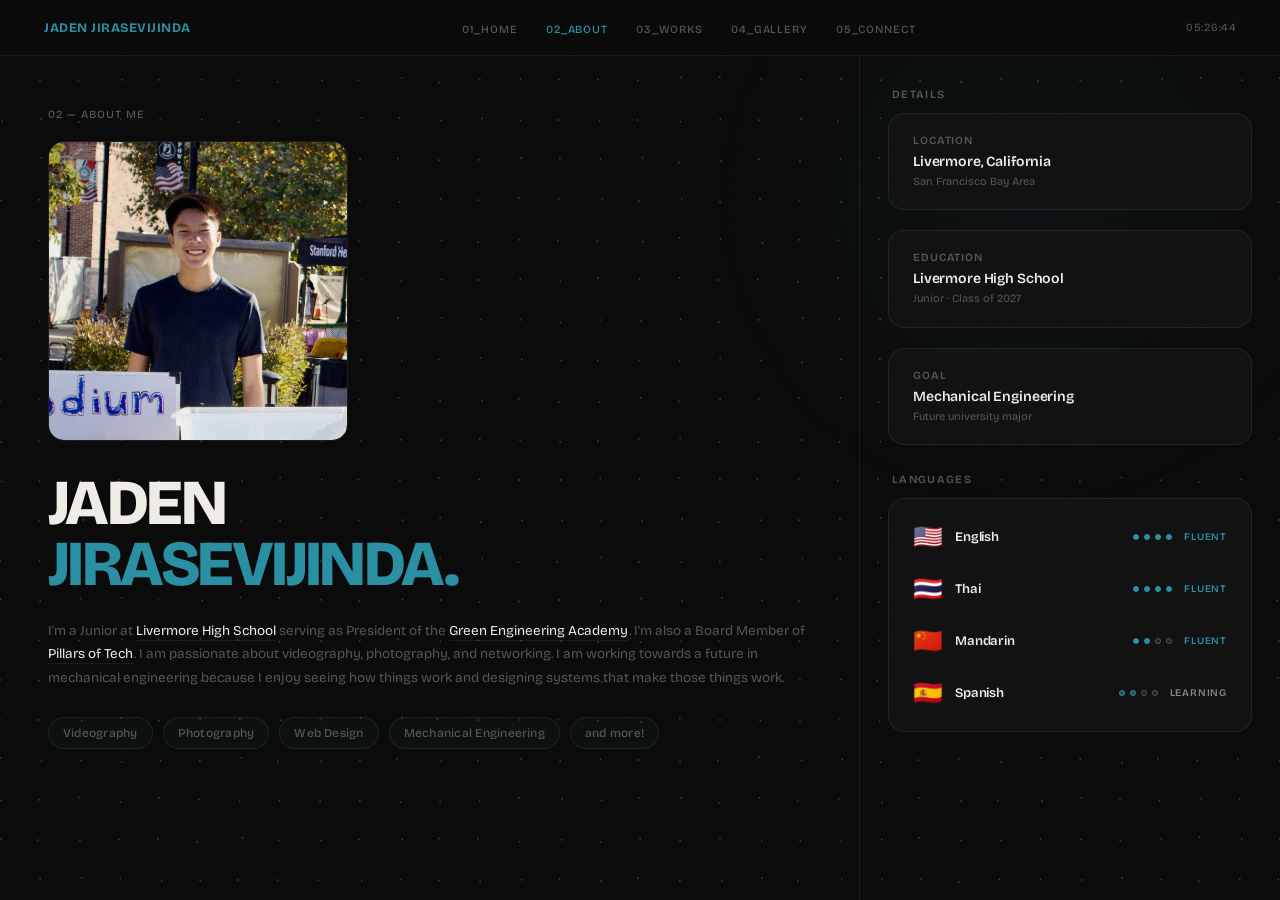
==== commit f658c174: "update to all file and remove more in navigation and added naviagtioni bar." ====
--- a/about.html
+++ b/about.html
@@ -6,25 +6,13 @@
   <title>About — Jaden Jirasevijinda</title>
   <link href="https://fonts.googleapis.com/css2?family=Bricolage+Grotesque:wght@300;400;500;600;700;800&family=Instrument+Serif:ital@1&display=swap" rel="stylesheet">
   <link rel="stylesheet" href="styles.css">
+  <script src="nav.js" defer></script>
 </head>
 <body>
   <canvas id="dot-canvas"></canvas>
   <div class="glow"></div>
 
-  <nav>
-    <a class="nav-logo" href="index.html">JADEN JIRASEVIJINDA</a>
-    <ul class="nav-links">
-      <li><a href="index.html">01_HOME</a></li>
-      <li><a href="about.html" class="active">02_ABOUT</a></li>
-      <li><a href="projects.html">03_WORKS</a></li>
-      <li><a href="photos.html">04_GALLERY</a></li>
-      <li><a href="contact.html">05_CONNECT</a></li>
-    </ul>
-    <div class="nav-right">
-      <button class="more-btn" id="more-btn" onclick="openMore()">More</button>
-      <div class="nav-time" id="clock">00:00:00</div>
-    </div>
-  </nav>
+  <nav></nav>
 
   <div class="page-shell">
     <div class="about-left">
@@ -110,6 +98,7 @@
     </div>
   </div>
 
+  <!-- Org modal -->
   <div class="org-overlay" id="org-overlay" onclick="closeOrg(event)">
     <div class="org-modal">
       <button class="org-close" onclick="document.getElementById('org-overlay').classList.remove('open')">✕</button>
@@ -119,39 +108,6 @@
       <a class="org-link" id="org-url" href="#" target="_blank" rel="noopener">Visit Site →</a>
     </div>
   </div>
-
-  <script src="portfolio.js"></script>
-  <script>
-    const orgs = {
-      gea: {
-        tag: 'Organization · Academy',
-        name: 'Green Engineering Academy',
-        desc: 'GEA is a California Partnership Academy at Livermore High School that blends academic coursework with career technical education. Students are prepared for careers in engineering and architecture using Project Lead the Way curriculum.',
-        url: 'https://livermorehigh.livermoreschools.org/academics/green-engineering-academy'
-      },
-      pot: {
-        tag: 'Organization · Nonprofit',
-        name: 'Pillars of Tech',
-        desc: 'Pillars of Tech is a group of passionate high school students dedicated to spreading STEM education and technology access to communities that need it the most.',
-        url: 'https://www.pillarsoftech.org/'
-      }
-    };
-    function openOrg(key) {
-      const o = orgs[key];
-      document.getElementById('org-tag').textContent  = o.tag;
-      document.getElementById('org-name').textContent = o.name;
-      document.getElementById('org-desc').textContent = o.desc;
-      document.getElementById('org-url').href         = o.url;
-      document.getElementById('org-overlay').classList.add('open');
-    }
-    function closeOrg(e) {
-      if (e.target === document.getElementById('org-overlay'))
-        document.getElementById('org-overlay').classList.remove('open');
-    }
-    document.addEventListener('keydown', e => {
-      if (e.key === 'Escape') document.getElementById('org-overlay').classList.remove('open');
-    });
-  </script>
 
   <!-- Language detail modal -->
   <div class="lang-modal-overlay" id="lang-modal-overlay" onclick="closeLangModal(event)">
@@ -163,44 +119,28 @@
       <div class="lm-skills" id="lm-skills"></div>
     </div>
   </div>
+
+  <script src="portfolio.js"></script>
   <script>
+    const orgs = {
+      gea: { tag:'Organization · Academy', name:'Green Engineering Academy', desc:'GEA is a California Partnership Academy at Livermore High School that blends academic coursework with career technical education. Students are prepared for careers in engineering and architecture using Project Lead the Way curriculum.', url:'https://livermorehigh.livermoreschools.org/academics/green-engineering-academy' },
+      pot: { tag:'Organization · Nonprofit', name:'Pillars of Tech', desc:'Pillars of Tech is a group of passionate high school students dedicated to spreading STEM education and technology access to communities that need it the most.', url:'https://www.pillarsoftech.org/' }
+    };
+    function openOrg(key) {
+      const o = orgs[key];
+      document.getElementById('org-tag').textContent  = o.tag;
+      document.getElementById('org-name').textContent = o.name;
+      document.getElementById('org-desc').textContent = o.desc;
+      document.getElementById('org-url').href         = o.url;
+      document.getElementById('org-overlay').classList.add('open');
+    }
+    function closeOrg(e) { if (e.target===document.getElementById('org-overlay')) document.getElementById('org-overlay').classList.remove('open'); }
+
     const langData = {
-      english: {
-        flag: '🇺🇸', name: 'English', level: 'Fluent',
-        skills: [
-          { can: true,  label: 'Speak fluently' },
-          { can: true,  label: 'Read & write at a native level' },
-          { can: true,  label: 'Listen & comprehend fully' },
-          { can: true,  label: 'Think & dream in English' },
-        ]
-      },
-      thai: {
-        flag: '🇹🇭', name: 'Thai', level: 'Fluent',
-        skills: [
-          { can: true,  label: 'Speak fluently' },
-          { can: true,  label: 'Read & understand Thai script' },
-          { can: true,  label: 'Listen & comprehend fully' },
-          { can: true,  label: 'Write formally' },
-        ]
-      },
-      mandarin: {
-        flag: '🇨🇳', name: 'Mandarin', level: 'Fluent',
-        skills: [
-          { can: true,  label: 'Speak & hold conversations' },
-          { can: true,  label: 'Listen & comprehend' },
-          { can: false, label: 'Read Chinese characters — limited' },
-          { can: false, label: 'Write limited characters' },
-        ]
-      },
-      spanish: {
-        flag: '🇪🇸', name: 'Spanish', level: 'In Progress',
-        skills: [
-          { can: true,  label: 'Basic speaking & greetings' },
-          { can: true,  label: 'Read simple sentences' },
-          { can: false, label: 'Hold a full conversation — not yet' },
-          { can: false, label: 'Write fluently — still learning' },
-        ]
-      }
+      english:  { flag:'🇺🇸', name:'English',  level:'Fluent',      skills:[{can:true,label:'Speak fluently'},{can:true,label:'Read & write at a native level'},{can:true,label:'Listen & comprehend fully'},{can:true,label:'Think & dream in English'}] },
+      thai:     { flag:'🇹🇭', name:'Thai',     level:'Fluent',      skills:[{can:true,label:'Speak fluently'},{can:true,label:'Read & understand Thai script'},{can:true,label:'Listen & comprehend fully'},{can:true,label:'Write formally'}] },
+      mandarin: { flag:'🇨🇳', name:'Mandarin', level:'Fluent',      skills:[{can:true,label:'Speak & hold conversations'},{can:true,label:'Listen & comprehend'},{can:false,label:'Read Chinese characters — limited'},{can:false,label:'Write limited characters'}] },
+      spanish:  { flag:'🇪🇸', name:'Spanish',  level:'In Progress', skills:[{can:true,label:'Basic speaking & greetings'},{can:true,label:'Read simple sentences'},{can:false,label:'Hold a full conversation — not yet'},{can:false,label:'Write fluently — still learning'}] }
     };
     function openLang(key) {
       const d = langData[key]; if (!d) return;
@@ -208,95 +148,16 @@
       document.getElementById('lm-name').textContent  = d.name;
       document.getElementById('lm-level').textContent = d.level;
       document.getElementById('lm-skills').innerHTML  = d.skills.map(s =>
-        `<div class="lm-skill">
-          <div class="skill-dot ${s.can ? 'yes' : 'no'}"></div>
-          <div class="skill-label">${s.label}</div>
-        </div>`).join('');
+        `<div class="lm-skill"><div class="skill-dot ${s.can?'yes':'no'}"></div><div class="skill-label">${s.label}</div></div>`).join('');
       document.getElementById('lang-modal-overlay').classList.add('open');
     }
-    function closeLangModal(e) {
-      if (e.target === document.getElementById('lang-modal-overlay'))
+    function closeLangModal(e) { if (e.target===document.getElementById('lang-modal-overlay')) document.getElementById('lang-modal-overlay').classList.remove('open'); }
+    document.addEventListener('keydown', e => {
+      if (e.key==='Escape') {
+        document.getElementById('org-overlay').classList.remove('open');
         document.getElementById('lang-modal-overlay').classList.remove('open');
-    }
-    document.addEventListener('keydown', e => {
-      if (e.key === 'Escape') document.getElementById('lang-modal-overlay').classList.remove('open');
+      }
     });
   </script>
-
-
-  <!-- ── More Sidebar ── -->
-  <div class="more-overlay" id="more-overlay" onclick="handleMoreOverlayClick(event)">
-    <div class="more-backdrop"></div>
-    <div class="more-sidebar" id="more-sidebar">
-      <div class="more-header">
-        <span class="more-header-title">More</span>
-        <button class="more-close" onclick="closeMore()">✕</button>
-      </div>
-      <div class="more-section">
-        <div class="more-section-label">Equipment</div>
-        <a class="more-item" href="equipment.html">
-          <div class="more-item-icon">⚡</div>
-          <div class="more-item-body">
-            <div class="more-item-title">Quickstart + Usage</div>
-            <div class="more-item-sub">Jump right in — what you need to get started</div>
-          </div>
-          <span class="more-item-arrow">→</span>
-        </a>
-      </div>
-      <div class="more-divider"></div>
-      <div class="more-section" style="padding-top:20px;">
-        <div class="more-section-label">Learning</div>
-        <a class="more-item" href="tutorials.html">
-          <div class="more-item-icon">📖</div>
-          <div class="more-item-body">
-            <div class="more-item-title">Tutorials</div>
-            <div class="more-item-sub">Step-by-step guides for video &amp; audio</div>
-          </div>
-          <span class="more-item-arrow">→</span>
-        </a>
-        <a class="more-item" href="resources.html">
-          <div class="more-item-icon">🔗</div>
-          <div class="more-item-body">
-            <div class="more-item-title">Resources</div>
-            <div class="more-item-sub">Tools, apps, and gear links I use</div>
-          </div>
-          <span class="more-item-arrow">→</span>
-        </a>
-      </div>
-      <div class="more-divider"></div>
-      <div class="more-section" style="padding-top:20px;">
-        <div class="more-section-label">Other</div>
-        <a class="more-item" href="https://github.com/jadenjirasevijinda/jadenjirasevijinda" target="_blank" rel="noopener">
-          <div class="more-item-icon">
-            <svg width="15" height="15" viewBox="0 0 24 24" fill="currentColor"><path d="M12 0C5.374 0 0 5.373 0 12c0 5.302 3.438 9.8 8.207 11.387.599.111.793-.261.793-.577v-2.234c-3.338.726-4.033-1.416-4.033-1.416-.546-1.387-1.333-1.756-1.333-1.756-1.089-.745.083-.729.083-.729 1.205.084 1.839 1.237 1.839 1.237 1.07 1.834 2.807 1.304 3.492.997.107-.775.418-1.305.762-1.604-2.665-.305-5.467-1.334-5.467-5.931 0-1.311.469-2.381 1.236-3.221-.124-.303-.535-1.524.117-3.176 0 0 1.008-.322 3.301 1.23A11.509 11.509 0 0 1 12 5.803c1.02.005 2.047.138 3.006.404 2.291-1.552 3.297-1.23 3.297-1.23.653 1.653.242 2.874.118 3.176.77.84 1.235 1.911 1.235 3.221 0 4.609-2.807 5.624-5.479 5.921.43.372.823 1.102.823 2.222v3.293c0 .319.192.694.801.576C20.566 21.797 24 17.3 24 12c0-6.627-5.373-12-12-12z"/></svg>
-          </div>
-          <div class="more-item-body">
-            <div class="more-item-title">Source Code</div>
-            <div class="more-item-sub">This site on GitHub</div>
-          </div>
-          <span class="more-item-arrow">↗</span>
-        </a>
-      </div>
-      <div class="more-footer">
-        <div class="more-footer-text">Built with Claude AI · Hosted on Vercel</div>
-      </div>
-    </div>
-  </div>
-  <script>
-    function openMore()  {
-      document.getElementById('more-overlay').classList.add('open');
-      document.getElementById('more-btn').classList.add('open');
-    }
-    function closeMore() {
-      document.getElementById('more-overlay').classList.remove('open');
-      document.getElementById('more-btn').classList.remove('open');
-    }
-    function handleMoreOverlayClick(e) {
-      if (e.target === document.getElementById('more-overlay') ||
-          e.target.classList.contains('more-backdrop')) closeMore();
-    }
-    document.addEventListener('keydown', e => { if (e.key === 'Escape') closeMore(); });
-  </script>
-
 </body>
-</html>
+</html>
--- a/styles.css
+++ b/styles.css
@@ -548,3 +548,410 @@
   .right { padding: 20px; }
   .hero-desc { white-space: normal !important; }
 }
+
+/* ════════════════════════════════════════════════
+   ABOUT PAGE
+════════════════════════════════════════════════ */
+.page-shell {
+  height: 100vh; width: 100vw;
+  display: grid;
+  grid-template-columns: 1fr 420px;
+  padding-top: var(--nav-h);
+  position: relative; z-index: 1;
+  overflow: hidden;
+}
+
+.about-left {
+  display: flex; flex-direction: column;
+  justify-content: flex-start;
+  padding: 52px 52px 40px 48px;
+  border-right: 1px solid var(--line);
+  position: relative; overflow-y: auto;
+  animation: up .5s .05s ease both;
+}
+
+.about-right {
+  display: flex; flex-direction: column;
+  padding: 32px 28px;
+  gap: 8px;
+  animation: up .5s .15s ease both;
+  overflow-y: auto;
+}
+
+.page-eyebrow {
+  font-size: 11px; font-weight: 500;
+  color: var(--sub); letter-spacing: .1em;
+  text-transform: uppercase; margin-bottom: 20px;
+}
+
+.about-photo-wrap {
+  width: 100%; max-width: 300px;
+  border-radius: 16px;
+  overflow: hidden;
+  margin-bottom: 32px;
+  aspect-ratio: 1;
+  border: 1px solid var(--line);
+}
+
+.about-photo-wrap img {
+  width: 100%; height: 100%;
+  object-fit: cover;
+  display: block;
+}
+
+.page-heading {
+  font-size: clamp(2.5rem, 5vw, 5rem);
+  font-weight: 800;
+  letter-spacing: -.04em;
+  line-height: .95;
+  margin-bottom: 24px;
+  text-transform: uppercase;
+}
+
+.page-heading .ac {
+  color: var(--accent);
+}
+
+.about-bio {
+  font-size: 13.5px; color: var(--sub);
+  line-height: 1.75; font-weight: 400;
+  margin-bottom: 28px;
+}
+
+.about-bio a {
+  color: var(--text); text-decoration: none;
+  border-bottom: 1px solid var(--line);
+  padding-bottom: 1px; transition: border-color .2s;
+  cursor: pointer;
+}
+
+.about-bio a:hover {
+  border-color: var(--accent);
+}
+
+.about-bio button {
+  background: none; border: none;
+  color: var(--text); text-decoration: none;
+  border-bottom: 1px solid var(--line);
+  padding: 0 1px 1px 0;
+  cursor: pointer; font-family: inherit;
+  font-size: 13.5px; transition: border-color .2s;
+}
+
+.about-bio button:hover {
+  border-color: var(--accent);
+}
+
+.interest-tags {
+  display: flex; flex-wrap: wrap; gap: 10px;
+  margin-bottom: 32px;
+}
+
+.interest-tag {
+  display: inline-block;
+  font-size: 12px; font-weight: 500;
+  padding: 8px 14px;
+  border-radius: 999px;
+  border: 1px solid var(--line);
+  color: var(--sub);
+  background: rgba(42,143,163,.04);
+  letter-spacing: .02em;
+  transition: border-color .2s, color .2s, background .2s;
+}
+
+.interest-tag:hover {
+  border-color: rgba(42,143,163,.3);
+  color: var(--accent);
+  background: rgba(42,143,163,.08);
+}
+
+.right-label {
+  font-size: 11px; font-weight: 600;
+  color: var(--sub); letter-spacing: .12em;
+  text-transform: uppercase; margin-bottom: 4px;
+  padding: 0 4px;
+}
+
+.info-card {
+  background: var(--s1);
+  border: 1px solid var(--line);
+  border-radius: 16px;
+  padding: 20px 24px;
+  margin-bottom: 12px;
+  transition: background .22s, border-color .22s;
+}
+
+.info-card:hover {
+  background: var(--s2);
+  border-color: rgba(42,143,163,.3);
+}
+
+.info-card-label {
+  font-size: 11px; font-weight: 600;
+  color: var(--sub); letter-spacing: .08em;
+  text-transform: uppercase; margin-bottom: 6px;
+}
+
+.info-card-value {
+  font-size: 14px; font-weight: 600;
+  color: var(--text); margin-bottom: 4px;
+  letter-spacing: -.01em;
+}
+
+.info-card-sub {
+  font-size: 11px; color: var(--sub);
+  line-height: 1.4; font-weight: 400;
+}
+
+.lang-card {
+  background: var(--s1);
+  border: 1px solid var(--line);
+  border-radius: 16px;
+  padding: 12px;
+  margin-bottom: 12px;
+}
+
+.lang-row {
+  display: flex; align-items: center; gap: 12px;
+  padding: 12px; border-radius: 12px;
+  transition: background .2s, border-color .2s;
+}
+
+.lang-clickable {
+  cursor: pointer;
+}
+
+.lang-row:hover {
+  background: rgba(42,143,163,.08);
+}
+
+.lang-flag {
+  font-size: 24px; flex-shrink: 0;
+}
+
+.lang-name {
+  font-size: 13px; font-weight: 600;
+  color: var(--text); flex: 1;
+  letter-spacing: -.01em;
+}
+
+.lang-pips {
+  display: flex; gap: 5px; flex-shrink: 0;
+}
+
+.pip {
+  width: 6px; height: 6px;
+  border-radius: 50%; flex-shrink: 0;
+  background: var(--faint);
+  border: 1px solid var(--sub);
+  transition: background .2s;
+}
+
+.pip.on {
+  background: var(--accent);
+  border-color: var(--accent);
+}
+
+.pip.partial {
+  background: rgba(42,143,163,.5);
+  border-color: var(--accent);
+}
+
+.lang-level {
+  font-size: 10px; font-weight: 600;
+  letter-spacing: .08em; text-transform: uppercase;
+  color: var(--sub); flex-shrink: 0;
+}
+
+.lang-level.fluent {
+  color: var(--accent);
+}
+
+.lang-level.progress {
+  color: #888;
+}
+
+/* Org overlay/modal */
+.org-overlay {
+  position: fixed; inset: 0;
+  background: rgba(0,0,0,.6);
+  backdrop-filter: blur(8px);
+  -webkit-backdrop-filter: blur(8px);
+  z-index: 2000;
+  display: flex; align-items: center; justify-content: center;
+  opacity: 0; pointer-events: none;
+  transition: opacity .2s;
+  padding: 20px;
+}
+
+.org-overlay.open {
+  opacity: 1; pointer-events: all;
+}
+
+.org-modal {
+  background: #161616;
+  border: 1px solid rgba(42,143,163,.25);
+  border-radius: 18px;
+  padding: 32px;
+  width: 100%; max-width: 420px;
+  position: relative;
+  transform: translateY(12px);
+  transition: transform .25s cubic-bezier(.32,.72,0,1);
+}
+
+.org-overlay.open .org-modal {
+  transform: translateY(0);
+}
+
+.org-close {
+  position: absolute; top: 14px; right: 16px;
+  background: none; border: none; cursor: pointer;
+  font-size: 18px; color: var(--sub);
+  font-family: inherit; line-height: 1;
+  transition: color .2s;
+}
+
+.org-close:hover {
+  color: var(--text);
+}
+
+.org-tag {
+  font-size: 10px; font-weight: 700;
+  color: var(--accent); letter-spacing: .1em;
+  text-transform: uppercase; margin-bottom: 8px;
+}
+
+.org-name {
+  font-size: 20px; font-weight: 700;
+  letter-spacing: -.02em; margin-bottom: 12px;
+}
+
+.org-desc {
+  font-size: 12px; color: var(--sub);
+  line-height: 1.6; margin-bottom: 20px;
+}
+
+.org-link {
+  display: inline-block;
+  font-size: 12px; color: var(--accent);
+  text-decoration: none; font-weight: 600;
+  letter-spacing: .04em;
+  transition: color .2s;
+}
+
+.org-link:hover {
+  color: #2fa0b6;
+}
+
+/* Language modal */
+.lang-modal-overlay {
+  position: fixed; inset: 0;
+  background: rgba(0,0,0,.6);
+  backdrop-filter: blur(8px);
+  -webkit-backdrop-filter: blur(8px);
+  z-index: 2000;
+  display: flex; align-items: center; justify-content: center;
+  opacity: 0; pointer-events: none;
+  transition: opacity .2s;
+  padding: 20px;
+}
+
+.lang-modal-overlay.open {
+  opacity: 1; pointer-events: all;
+}
+
+.lang-modal-box {
+  background: #161616;
+  border: 1px solid rgba(42,143,163,.25);
+  border-radius: 18px;
+  padding: 32px;
+  width: 100%; max-width: 360px;
+  position: relative;
+  transform: translateY(12px);
+  transition: transform .25s cubic-bezier(.32,.72,0,1);
+}
+
+.lang-modal-overlay.open .lang-modal-box {
+  transform: translateY(0);
+}
+
+.lm-close {
+  position: absolute; top: 14px; right: 16px;
+  background: none; border: none; cursor: pointer;
+  font-size: 18px; color: var(--sub);
+  font-family: inherit; line-height: 1;
+  transition: color .2s;
+}
+
+.lm-close:hover {
+  color: var(--text);
+}
+
+.lm-flag {
+  font-size: 32px; margin-bottom: 10px;
+}
+
+.lm-name {
+  font-size: 20px; font-weight: 700;
+  letter-spacing: -.02em; margin-bottom: 4px;
+}
+
+.lm-level {
+  font-size: 11px; font-weight: 600;
+  letter-spacing: .1em; text-transform: uppercase;
+  color: var(--accent); margin-bottom: 20px;
+}
+
+.lm-skills {
+  display: flex; flex-direction: column; gap: 8px;
+}
+
+.lm-skill {
+  display: flex; align-items: center; gap: 10px;
+  font-size: 12px; color: var(--sub);
+}
+
+.lm-skill-dot {
+  width: 7px; height: 7px;
+  border-radius: 50%; flex-shrink: 0;
+}
+
+.lm-skill-dot.yes {
+  background: var(--accent);
+}
+
+.lm-skill-dot.no {
+  background: var(--faint);
+  border: 1px solid var(--sub);
+}
+
+.lm-skill-label {
+  color: var(--sub);
+}
+
+.lm-skill-label b {
+  color: var(--text); font-weight: 500;
+}
+
+@media (max-width: 960px) {
+  .page-shell {
+    grid-template-columns: 1fr;
+    grid-template-rows: auto auto;
+    height: auto;
+  }
+  
+  .about-left {
+    border-right: none;
+    border-bottom: 1px solid var(--line);
+    padding: 36px 24px;
+    overflow: visible;
+  }
+  
+  .about-right {
+    padding: 20px;
+  }
+  
+  .page-heading {
+    font-size: 2rem;
+  }
+}
